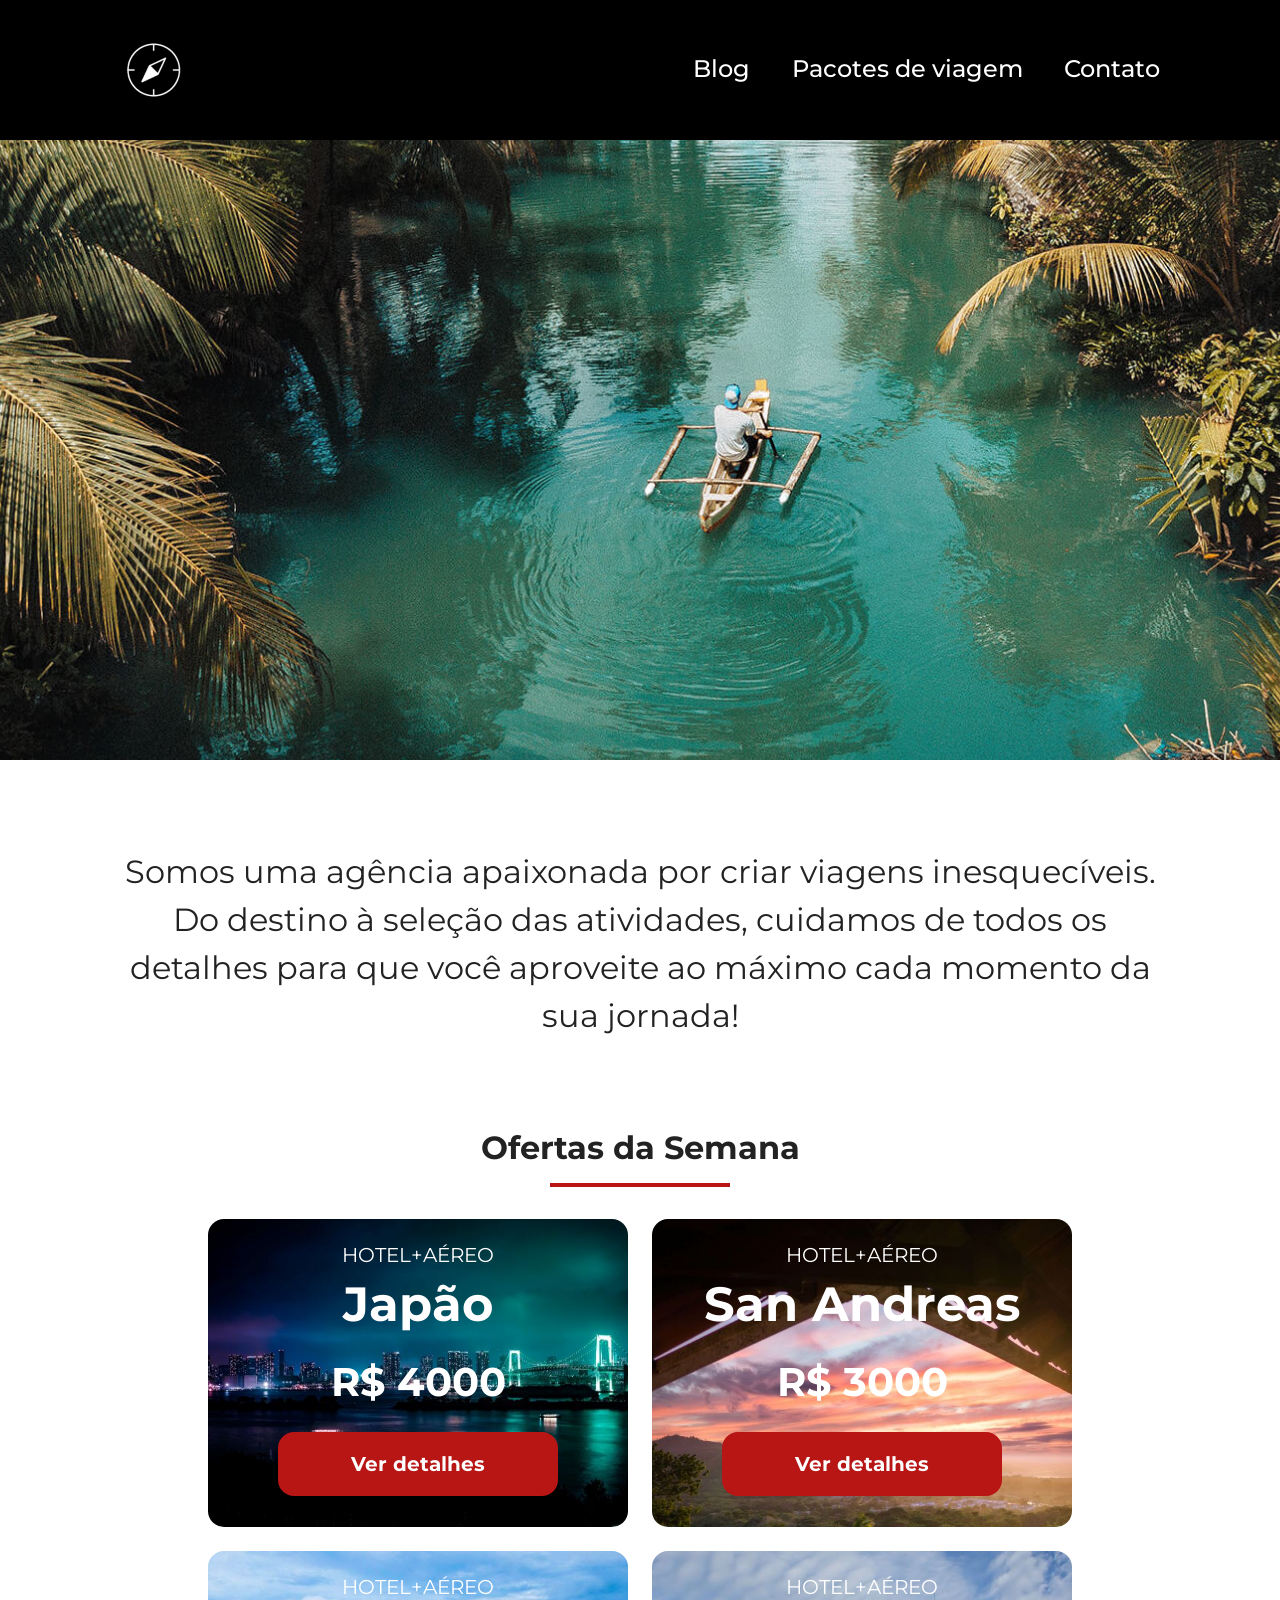
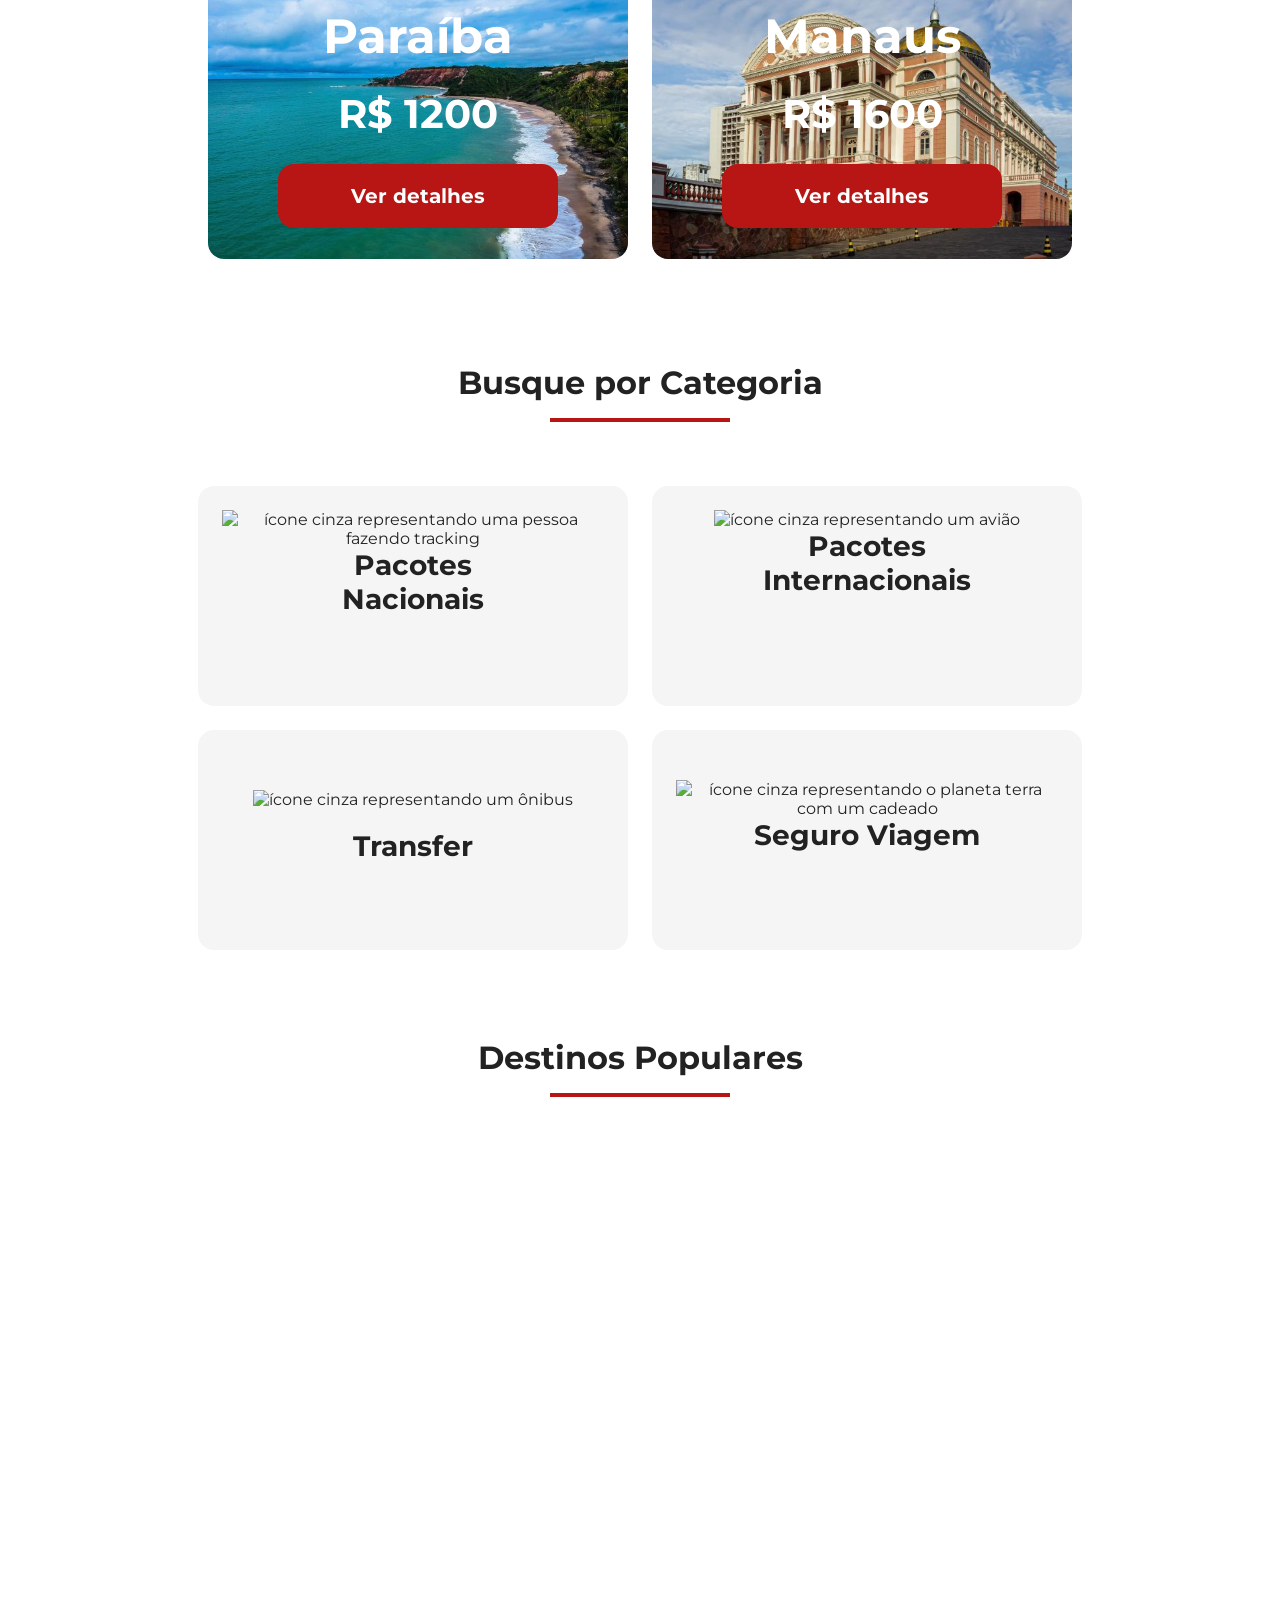
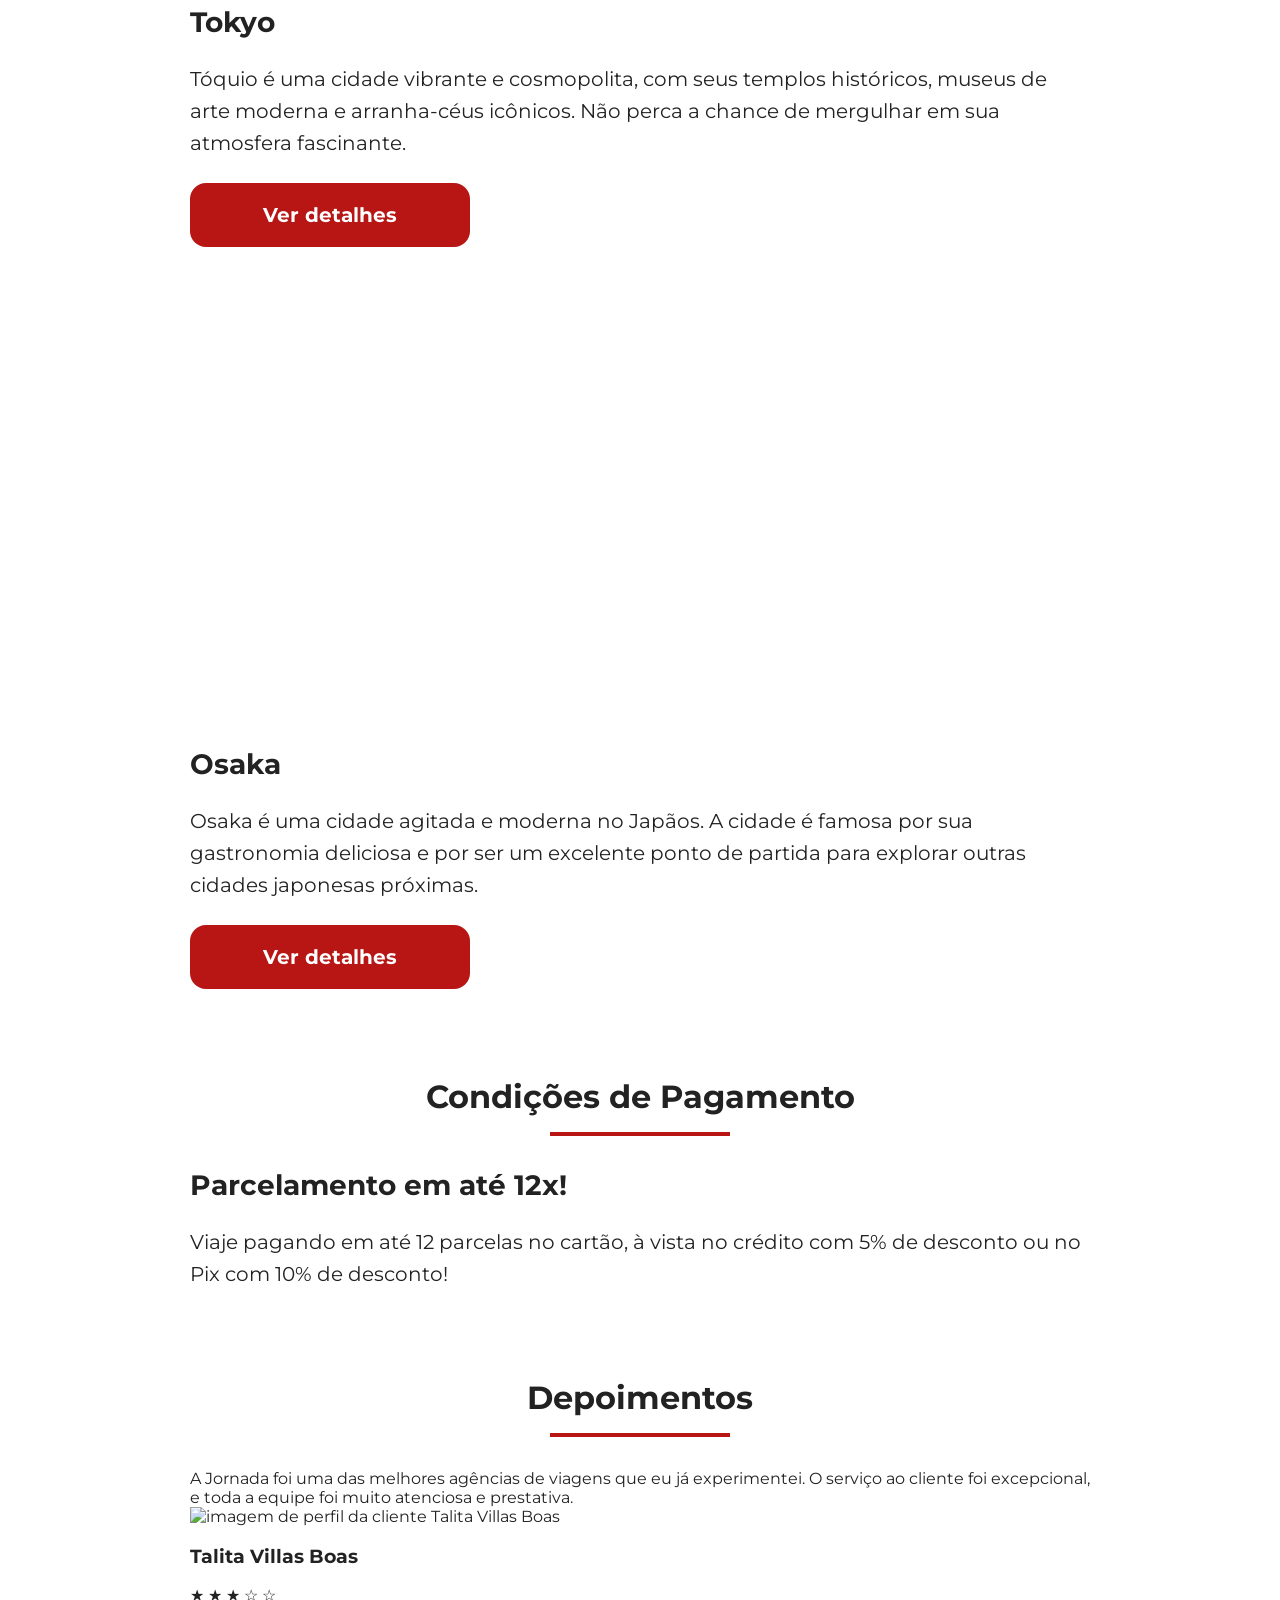
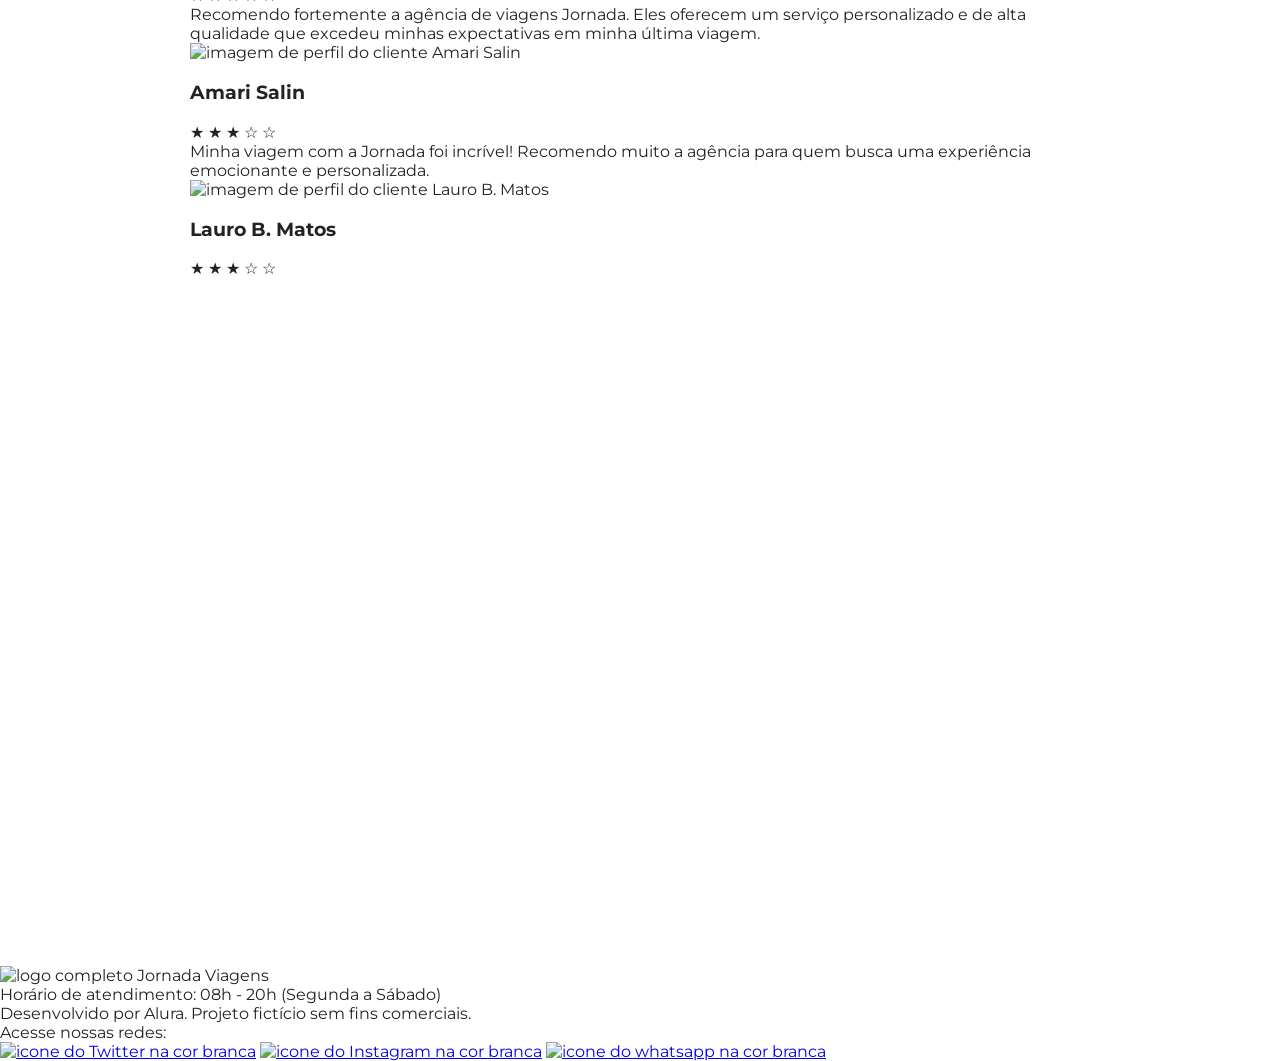
==== index.html @ 4168c56d "feat: customize travel website layout" ====
<!DOCTYPE html>
<html lang="pt-BR">
  <head>
    <meta charset="UTF-8" />
    <meta name="viewport" content="width=device-width, initial-scale=1.0" />
    <meta
      name="description"
      content="Jornada Viagens,uma agência apaixonada por criar viagens inesquecíveis"
    />

    <link rel="icon" href="favico.png" type="xml/svg" />
    <link rel="stylesheet" href="./css/style.css" />

    <title>Jornada Viagens</title>
  </head>
  <body>
    <header class="main-header">
      <a class="logo" href="index.html" title="voltar para a página inicial">
        <img
          class="img-mobile"
          src="img/bussola-jornada-branco.png"
          alt="Bussola do logo Jornada Viagens na cor branca"
        />
        <img
          class="img-desktop"
          src="img/bussola-texto-jornada-branco.png"
          alt="Logo Jornada Viagens na cor branca"
        />
      </a>
      <div class="navigation-menu">
        <label for="menu">
          <img src="img/menu.png" alt="menu" />
        </label>
        <input type="checkbox" id="menu" hidden />
        <nav>
          <ul class="list-links">
            <li>
              <a href="blog.html" target="_blank" title="Acessar Blog">Blog</a>
            </li>
            <li>
              <a
                href="pacotes-de-viagens.html"
                target="_blank"
                title="Acessar Pacotes de viagem"
                >Pacotes de viagem</a
              >
            </li>
            <li>
              <a href="contato.html" target="_blank" title="Acessar Contato"
                >Contato</a
              >
            </li>
          </ul>
        </nav>
      </div>
    </header>
    <section class="hero">
      <div class="hero-img"></div>
      <h2>
        Somos uma agência apaixonada por criar viagens inesquecíveis. Do destino
        à seleção das atividades, cuidamos de todos os detalhes para que você
        aproveite ao máximo cada momento da sua jornada!
      </h2>
    </section>
    <section class="offers">
      <div class="section-title">
        <h2>Ofertas da Semana</h2>
        <hr />
      </div>
      <div class="offers-cards">
        <article class="card japao">
          <header>
            <p>HOTEL+AÉREO</p>
            <h3>
              Japão <br />
              <span>R$ 4000</span>
            </h3>
          </header>
          <footer>
            <a href="#" class="button">Ver detalhes</a>
          </footer>
        </article>
        <article class="card san-andreas">
          <header>
            <p>HOTEL+AÉREO</p>
            <h3>
              San Andreas <br />
              <span>R$ 3000</span>
            </h3>
          </header>
          <footer>
            <a href="#" class="button">Ver detalhes</a>
          </footer>
        </article>
        <article class="card paraiba">
          <header>
            <p>HOTEL+AÉREO</p>
            <h3>
              Paraíba <br />
              <span>R$ 1200</span>
            </h3>
          </header>
          <footer>
            <a href="#" class="button">Ver detalhes</a>
          </footer>
        </article>
        <article class="card manaus">
          <header>
            <p>HOTEL+AÉREO</p>
            <h3>
              Manaus <br />
              <span>R$ 1600</span>
            </h3>
          </header>
          <footer>
            <a href="#" class="button">Ver detalhes</a>
          </footer>
        </article>
      </div>
    </section>
    <section class="categories">
      <div class="section-title">
        <h2>Busque por Categoria</h2>
        <hr />
      </div>
      <div class="categories-cards">
        <a
          class="card"
          href="#"
          target="_blank"
          title="Busque pela categoria Pacotes Nacionais"
        >
          <img
            src="img/icone-caminhada.png"
            alt="ícone cinza representando uma pessoa fazendo tracking"
          />
          <h3 class="content-title">
            Pacotes<br />
            Nacionais
          </h3>
        </a>

        <a
          class="card"
          href="#"
          target="_blank"
          title="Busque pela categoria Pacotes Internacionais"
        >
          <img
            src="img/icone-aviao.png"
            alt="ícone cinza representando um avião"
          />
          <h3 class="content-title">
            Pacotes <br />
            Internacionais
          </h3>
        </a>
        <a
          class="card single-line transfer"
          href="#"
          target="_blank"
          title="Busque pela categoria Transfer"
        >
          <img
            src="img/icone-onibus.png"
            alt="ícone cinza representando um ônibus"
          />
          <h3 class="content-title">Transfer</h3>
        </a>
        <a
          class="card single-line"
          href="#"
          target="_blank"
          title="Busque pela categoria Seguro Viagem"
        >
          <img
            src="img/icone-planeta.png"
            alt="ícone cinza representando o planeta terra com um cadeado"
          />
          <h3 class="content-title">Seguro Viagem</h3>
        </a>
      </div>
    </section>
    <section class="destinations">
      <div class="section-title">
        <h2>Destinos Populares</h2>
        <hr />
      </div>
      <div class="destination-items">
        <article class="destination-item tokyo">
          <header>
            <div class="img-item"></div>
            <h3 class="content-title">Tokyo</h3>
          </header>
          <p class="content-text">
            Tóquio é uma cidade vibrante e cosmopolita, com seus templos
            históricos, museus de arte moderna e arranha-céus icônicos. Não
            perca a chance de mergulhar em sua atmosfera fascinante.
          </p>
          <footer>
            <a
              href="#"
              class="button"
              target="_blank"
              title="Veja mais detalhes do destino Tokyo"
              >Ver detalhes</a
            >
          </footer>
        </article>
        <article class="destination-item osaka">
          <header>
            <div class="img-item"></div>
            <h3 class="content-title">Osaka</h3>
          </header>
          <p class="content-text">
            Osaka é uma cidade agitada e moderna no Japãos. A cidade é famosa
            por sua gastronomia deliciosa e por ser um excelente ponto de
            partida para explorar outras cidades japonesas próximas.
          </p>
          <footer>
            <a
              href="#"
              class="button"
              target="_blank"
              title="Veja mais detalhes do destino Osaka"
              >Ver detalhes</a
            >
          </footer>
        </article>
      </div>
    </section>
    <section class="payments">
      <div class="section-title">
        <h2>Condições de Pagamento</h2>
        <hr />
      </div>
      <div class="content-container">
        <div class="text-content">
          <h3 class="content-title">Parcelamento em até 12x!</h3>
          <p class="content-text">
            Viaje pagando em até 12 parcelas no cartão, à vista no crédito com
            5% de desconto ou no Pix com 10% de desconto!
          </p>
        </div>
        <div class="image-gallery">
          <div class="image first"></div>
          <div class="image second"></div>
          <div class="image thirdy colspan-2"></div>
        </div>
      </div>
    </section>
    <section class="testimonials">
      <div class="section-title">
        <h2>Depoimentos</h2>
        <hr />
      </div>
      <div class="testimonial-container">
        <article>
          <header>
            <p>
              A Jornada foi uma das melhores agências de viagens que eu já
              experimentei. O serviço ao cliente foi excepcional, e toda a
              equipe foi muito atenciosa e prestativa.
            </p>
          </header>
          <footer>
            <img
              src="img/avatar-talita.png"
              alt="imagem de perfil da cliente Talita Villas Boas"
            />
            <div class="profile-content">
              <h3>Talita Villas Boas</h3>
              <div class="rating">
                <span class="star">★</span>
                <span class="star">★</span>
                <span class="star">★</span>
                <span class="star">☆</span>
                <span class="star">☆</span>
              </div>
            </div>
          </footer>
        </article>
        <article>
          <header>
            <p>
              Recomendo fortemente a agência de viagens Jornada. Eles oferecem
              um serviço personalizado e de alta qualidade que excedeu minhas
              expectativas em minha última viagem.
            </p>
          </header>
          <footer>
            <img
              src="img/avatar-amari.png"
              alt="imagem de perfil do cliente Amari Salin"
            />
            <div class="profile-content">
              <h3>Amari Salin</h3>
              <div class="rating">
                <span class="star">★</span>
                <span class="star">★</span>
                <span class="star">★</span>
                <span class="star">☆</span>
                <span class="star">☆</span>
              </div>
            </div>
          </footer>
        </article>
        <article>
          <header>
            <p>
              Minha viagem com a Jornada foi incrível! Recomendo muito a agência
              para quem busca uma experiência emocionante e personalizada.
            </p>
          </header>
          <footer>
            <img
              src="img/avatar-lauro.png"
              alt="imagem de perfil do cliente Lauro B. Matos"
            />
            <div class="profile-content">
              <h3>Lauro B. Matos</h3>
              <div class="rating">
                <span class="star">★</span>
                <span class="star">★</span>
                <span class="star">★</span>
                <span class="star">☆</span>
                <span class="star">☆</span>
              </div>
            </div>
          </footer>
        </article>
      </div>
    </section>
    <section class="bottom-hero">
      <div class="hero-img"></div>
    </section>
    <footer class="main-footer">
      <div class="footer-content">
        <img src="img/logo-footer.png" alt="logo completo Jornada Viagens" />
        <p>Horário de atendimento: 08h - 20h (Segunda a Sábado)</p>
        <p>Desenvolvido por Alura. Projeto fictício sem fins comerciais.</p>
      </div>
      <div class="footer-social">
        <p>Acesse nossas redes:</p>

        <a href="#" target="_blank" title="Acesse o Twitter do Jornada Viagens"
          ><img
            src="img/icone-twitter.svg"
            alt="icone do Twitter na cor branca"
        /></a>

        <a
          href="#"
          target="_blank"
          title="Acesse o Instagram do Jornada Viagens"
          ><img
            src="img/icone-instagram.svg"
            alt="icone do Instagram na cor branca"
        /></a>

        <a href="#" target="_blank" title="Entre em contato através do whatsapp"
          ><img
            src="img/icone-whatsapp.svg"
            alt="icone do whatsapp na cor branca"
        /></a>
      </div>
    </footer>
  </body>
</html>
---- css/style.css ----
@import url("./global.css");
@import url("./header.css");
@import url("./hero.css");
@import url("./offers.css");
@import url("./categories.css");
@import url("./destinations.css");

@font-face {
    font-family: "Montserrat";
    src: url(../fonts/Montserrat-VariableFont_wght.ttf);
    font-style: normal;
    font-display: swap;
}

:root{
    --brackgroud-primary-color: #ffffff;
    --brackgroud-secondary-color: #f5f5f5;
    --brackgroud-tertiary-color: #0000;

    --butoon-primary-color: #8F0101;
    --butoon-secondary-color: #BB1515;

    --text-primary-color: #222222;
    --text-secondary-color: #FFFFFF;

    --title-weight: 700;
    --text-weight: 400;
    --menutext-weight: 500;
}

/* CSS RESET */ 
body, img, h1, p, fieldset, legend, label, input, select, textarea, button {
    margin: 0;
    padding: 0;
    box-sizing: border-box;
}
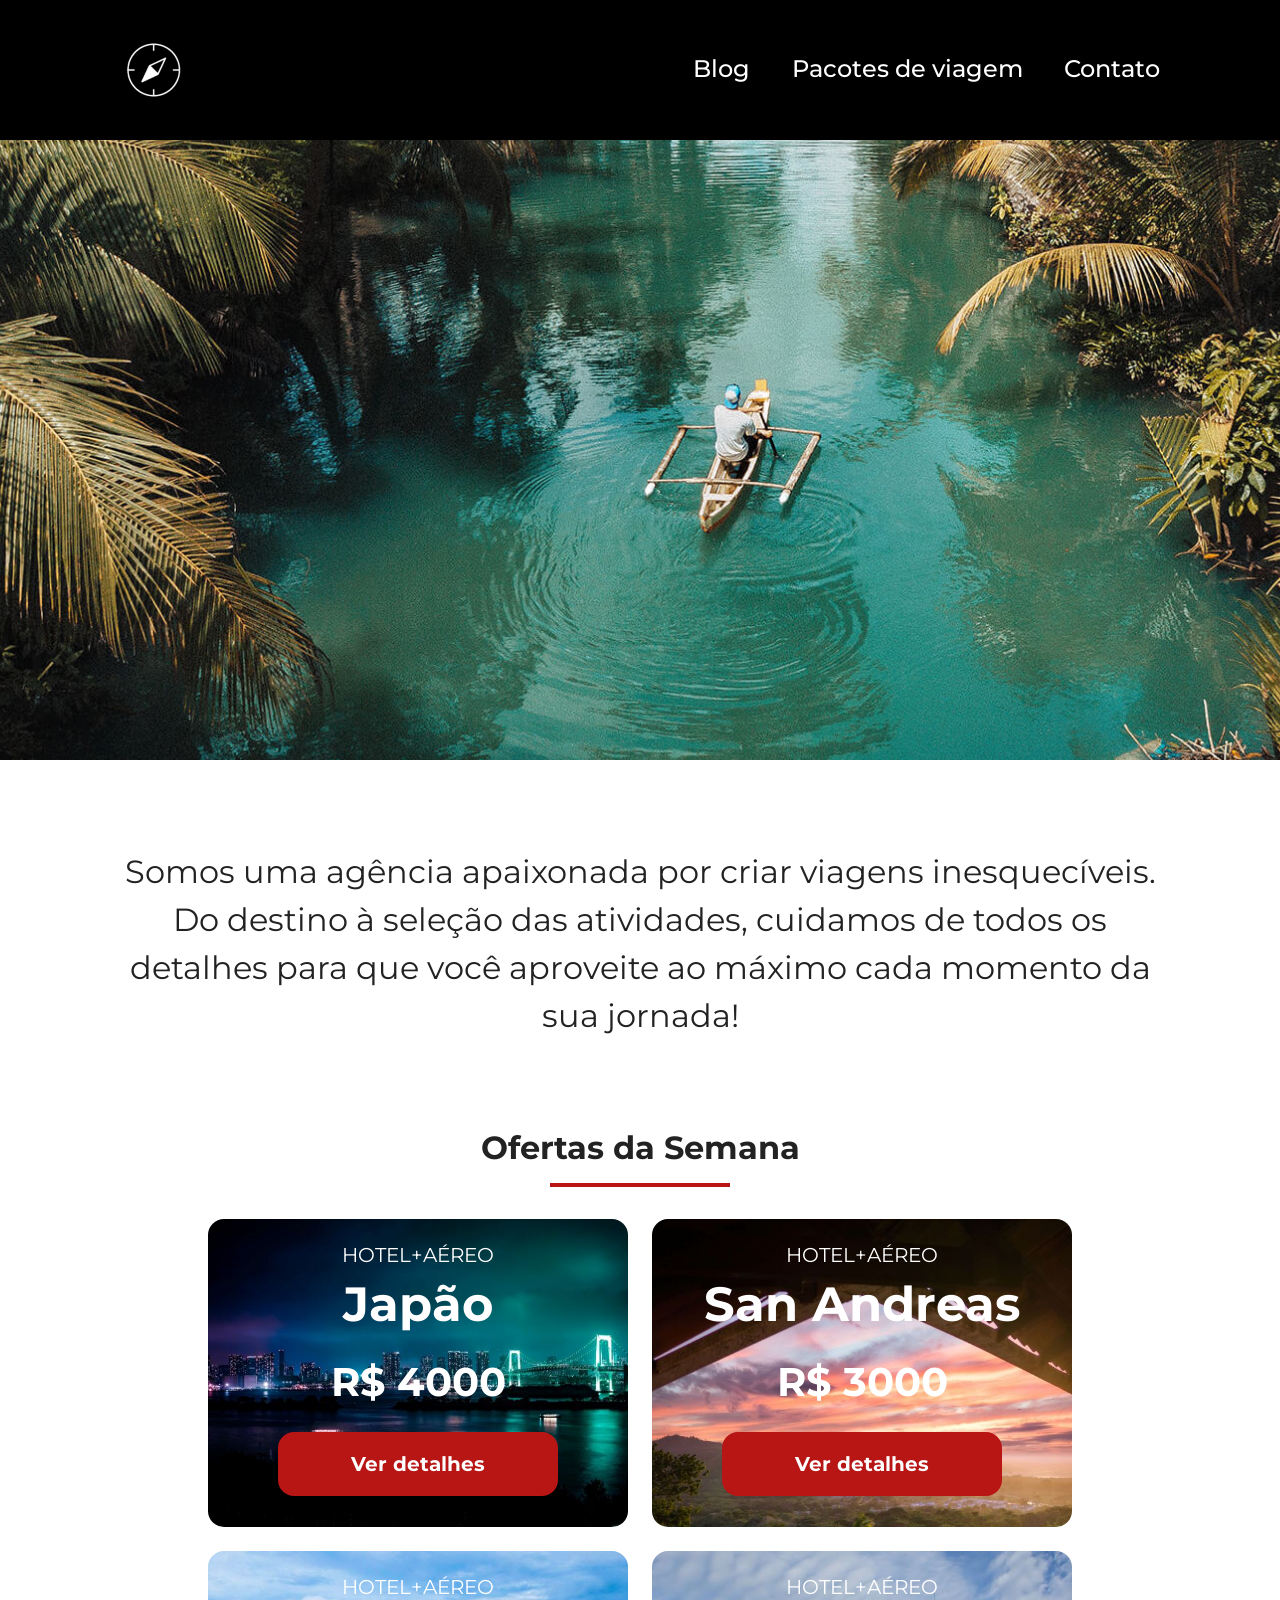
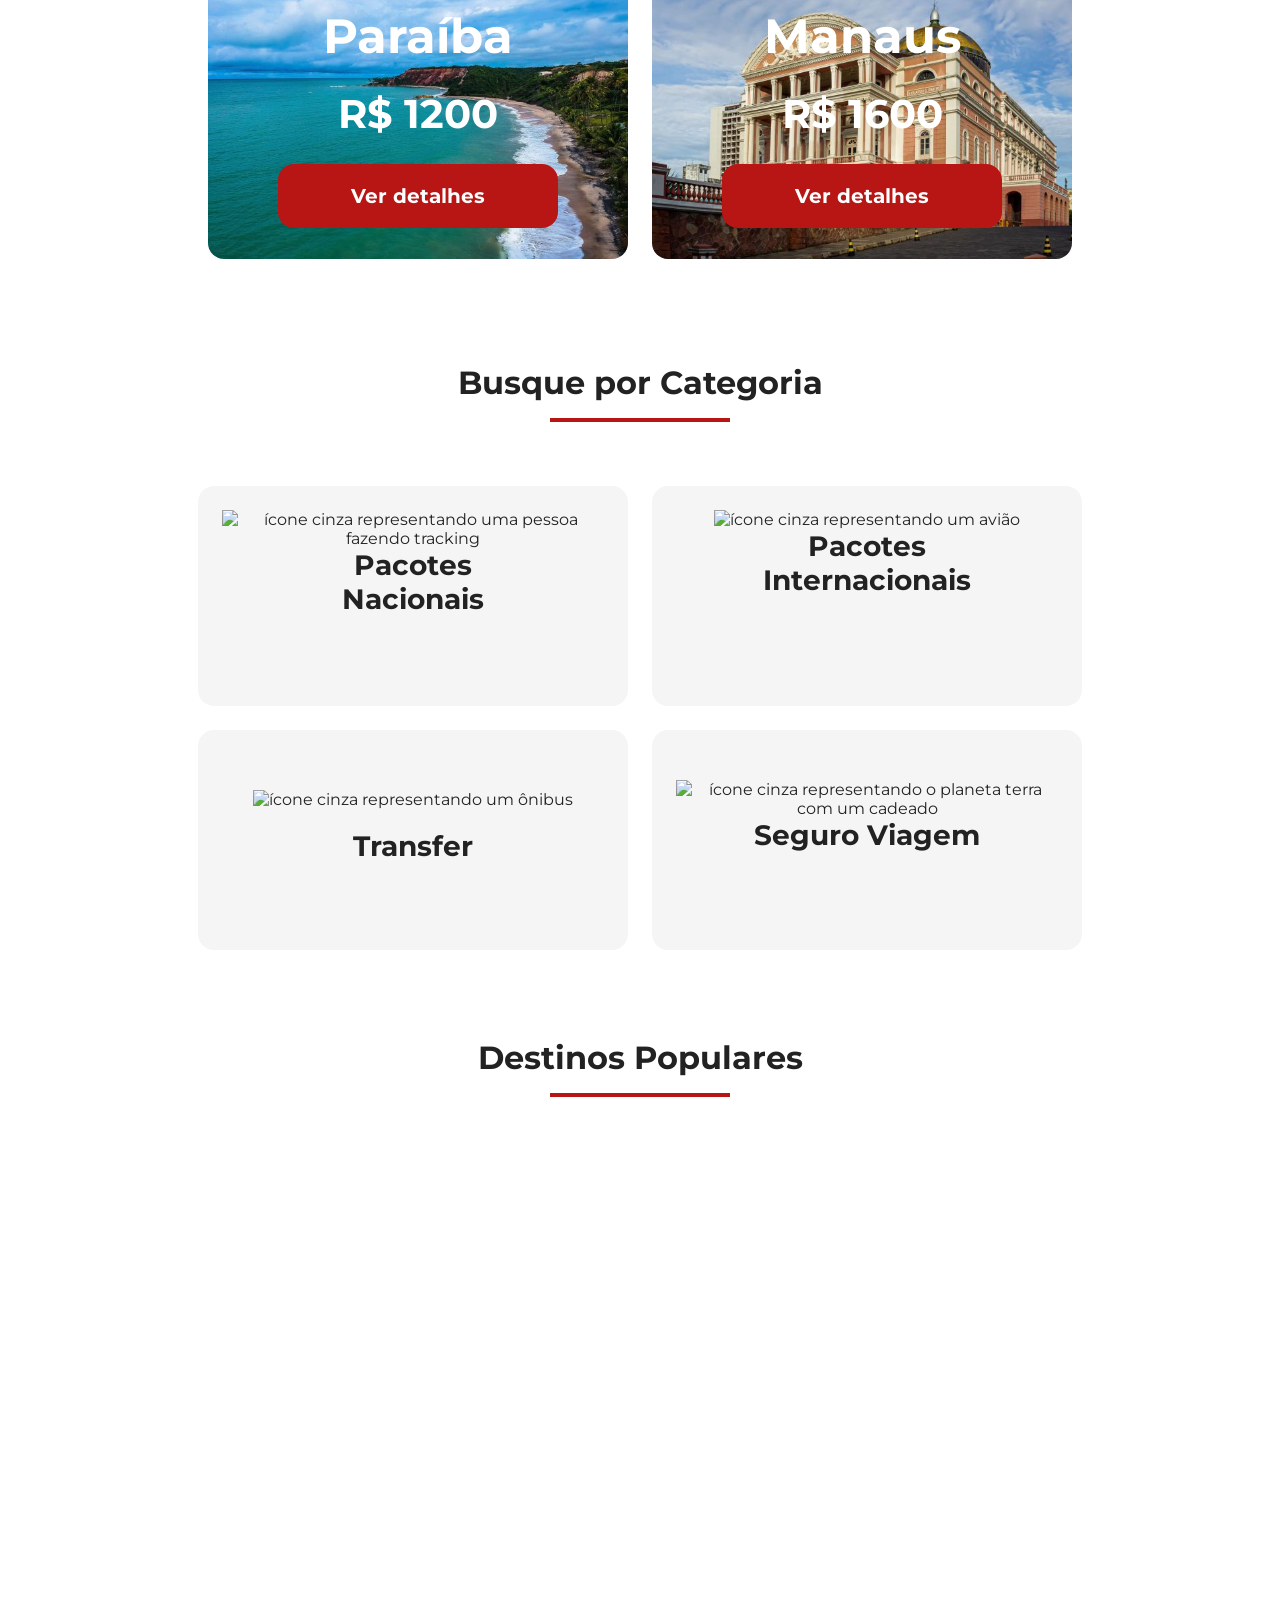
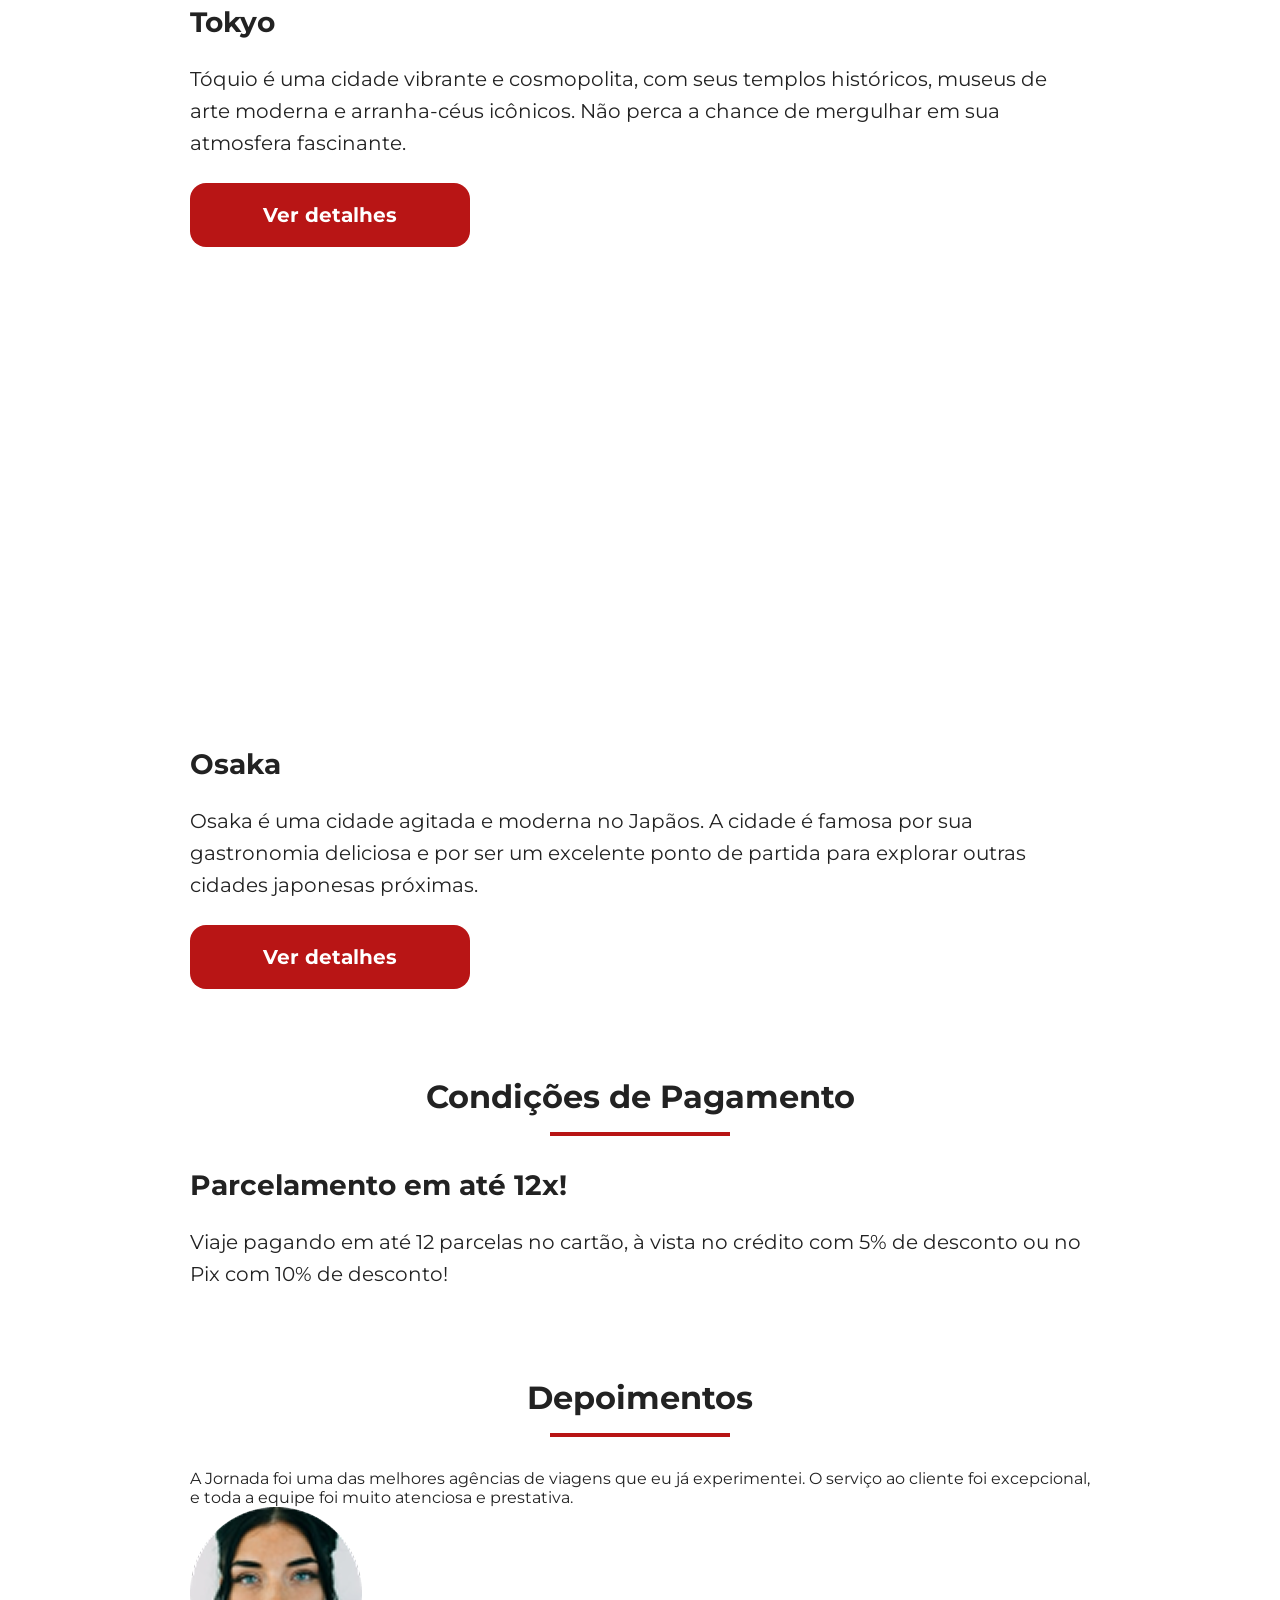
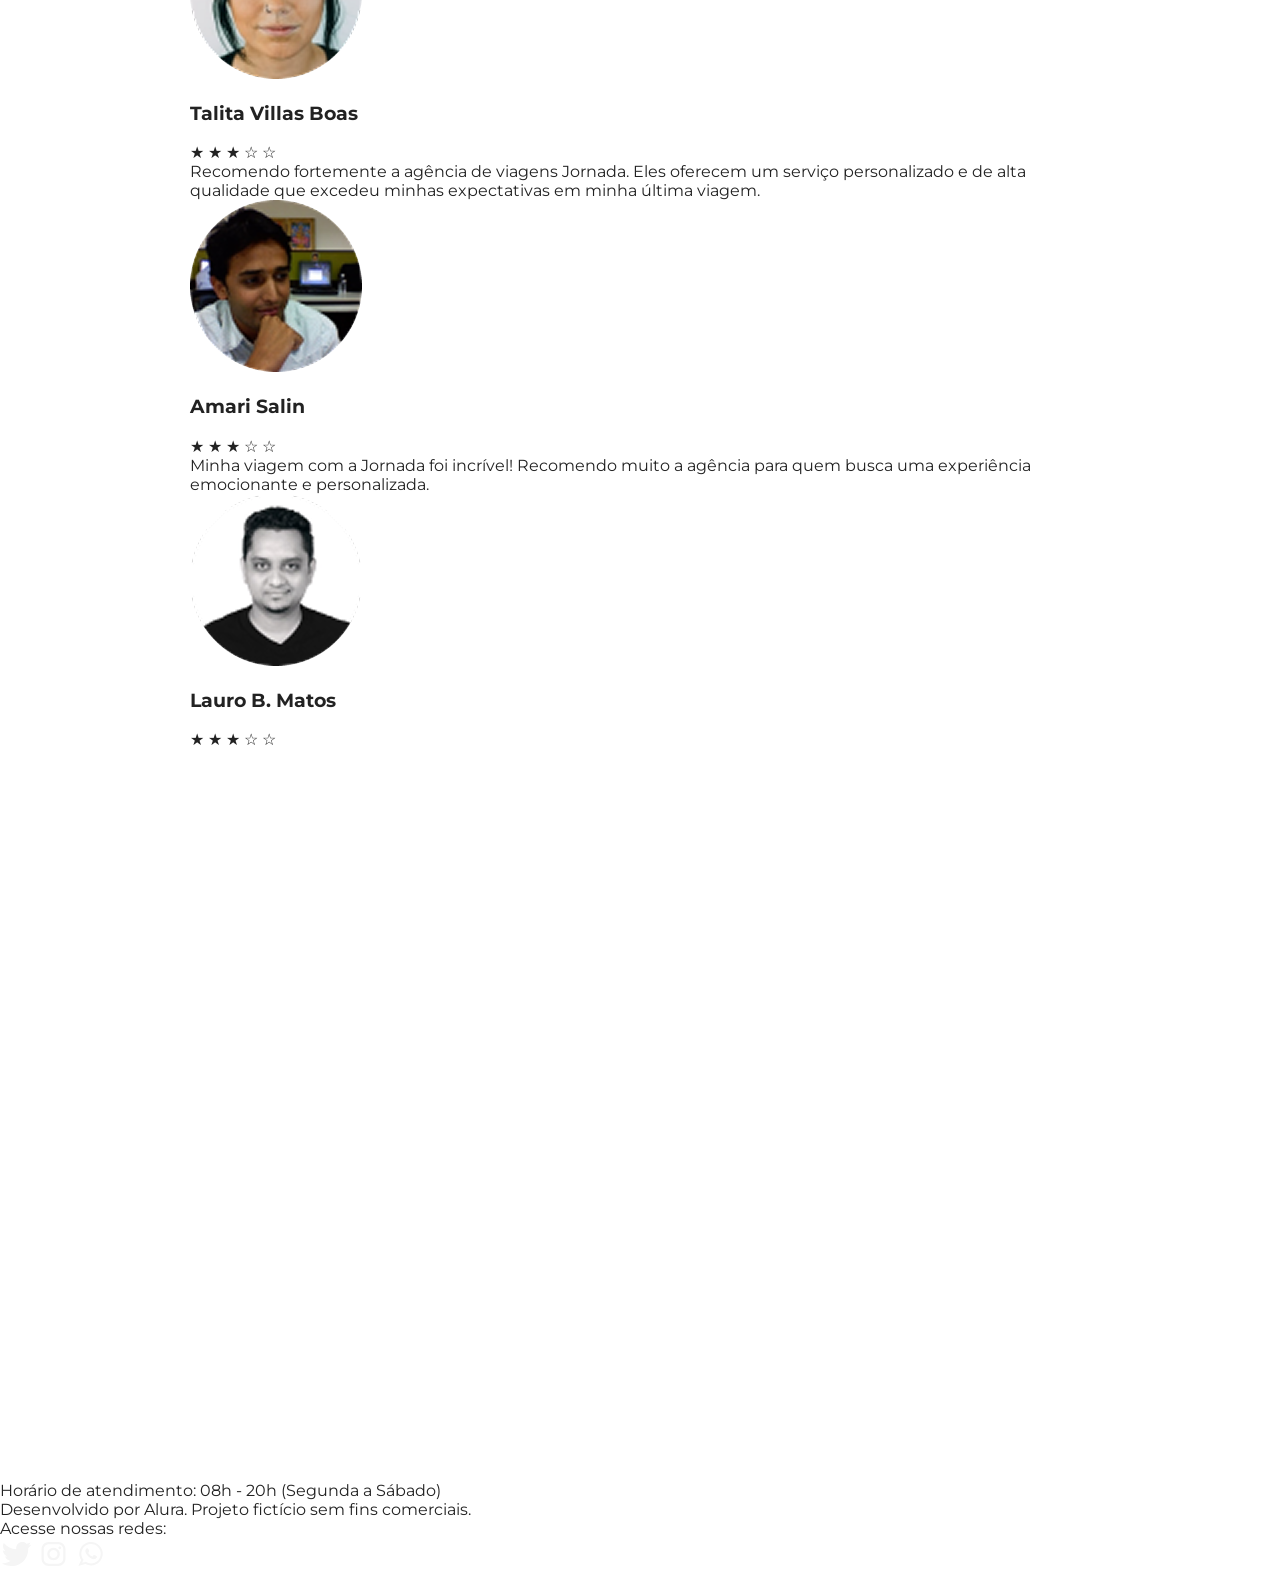
==== commit 3cd3da78: "feat: update homepage structure and sections" ====
--- a/index.html
+++ b/index.html
@@ -3,10 +3,7 @@
   <head>
     <meta charset="UTF-8" />
     <meta name="viewport" content="width=device-width, initial-scale=1.0" />
-    <meta
-      name="description"
-      content="Jornada Viagens,uma agência apaixonada por criar viagens inesquecíveis"
-    />
+
 
     <link rel="icon" href="favico.png" type="xml/svg" />
     <link rel="stylesheet" href="./css/style.css" />
@@ -187,7 +184,7 @@
         <hr />
       </div>
       <div class="destination-items">
-        <article class="destination-item tokyo">
+        <article class="item tokyo">
           <header>
             <div class="img-item"></div>
             <h3 class="content-title">Tokyo</h3>
@@ -207,7 +204,7 @@
             >
           </footer>
         </article>
-        <article class="destination-item osaka">
+        <article class="item osaka">
           <header>
             <div class="img-item"></div>
             <h3 class="content-title">Osaka</h3>
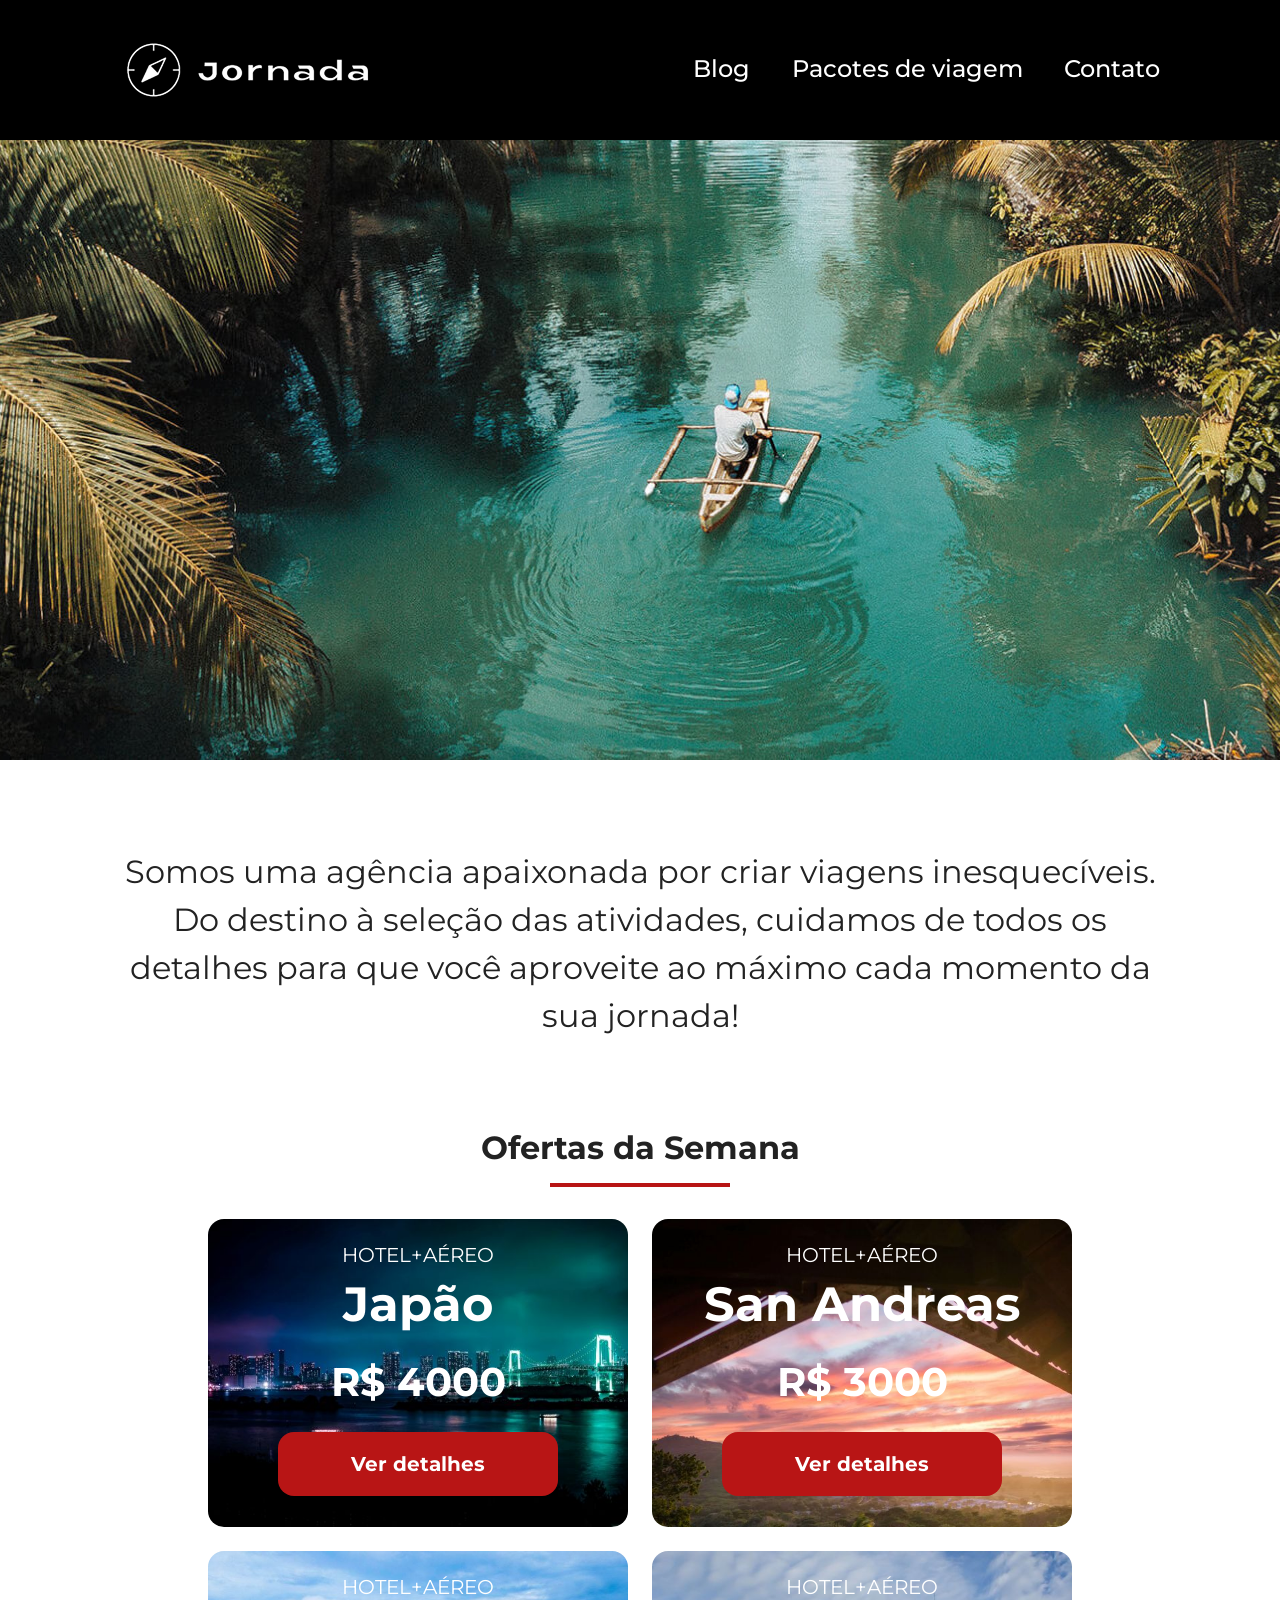
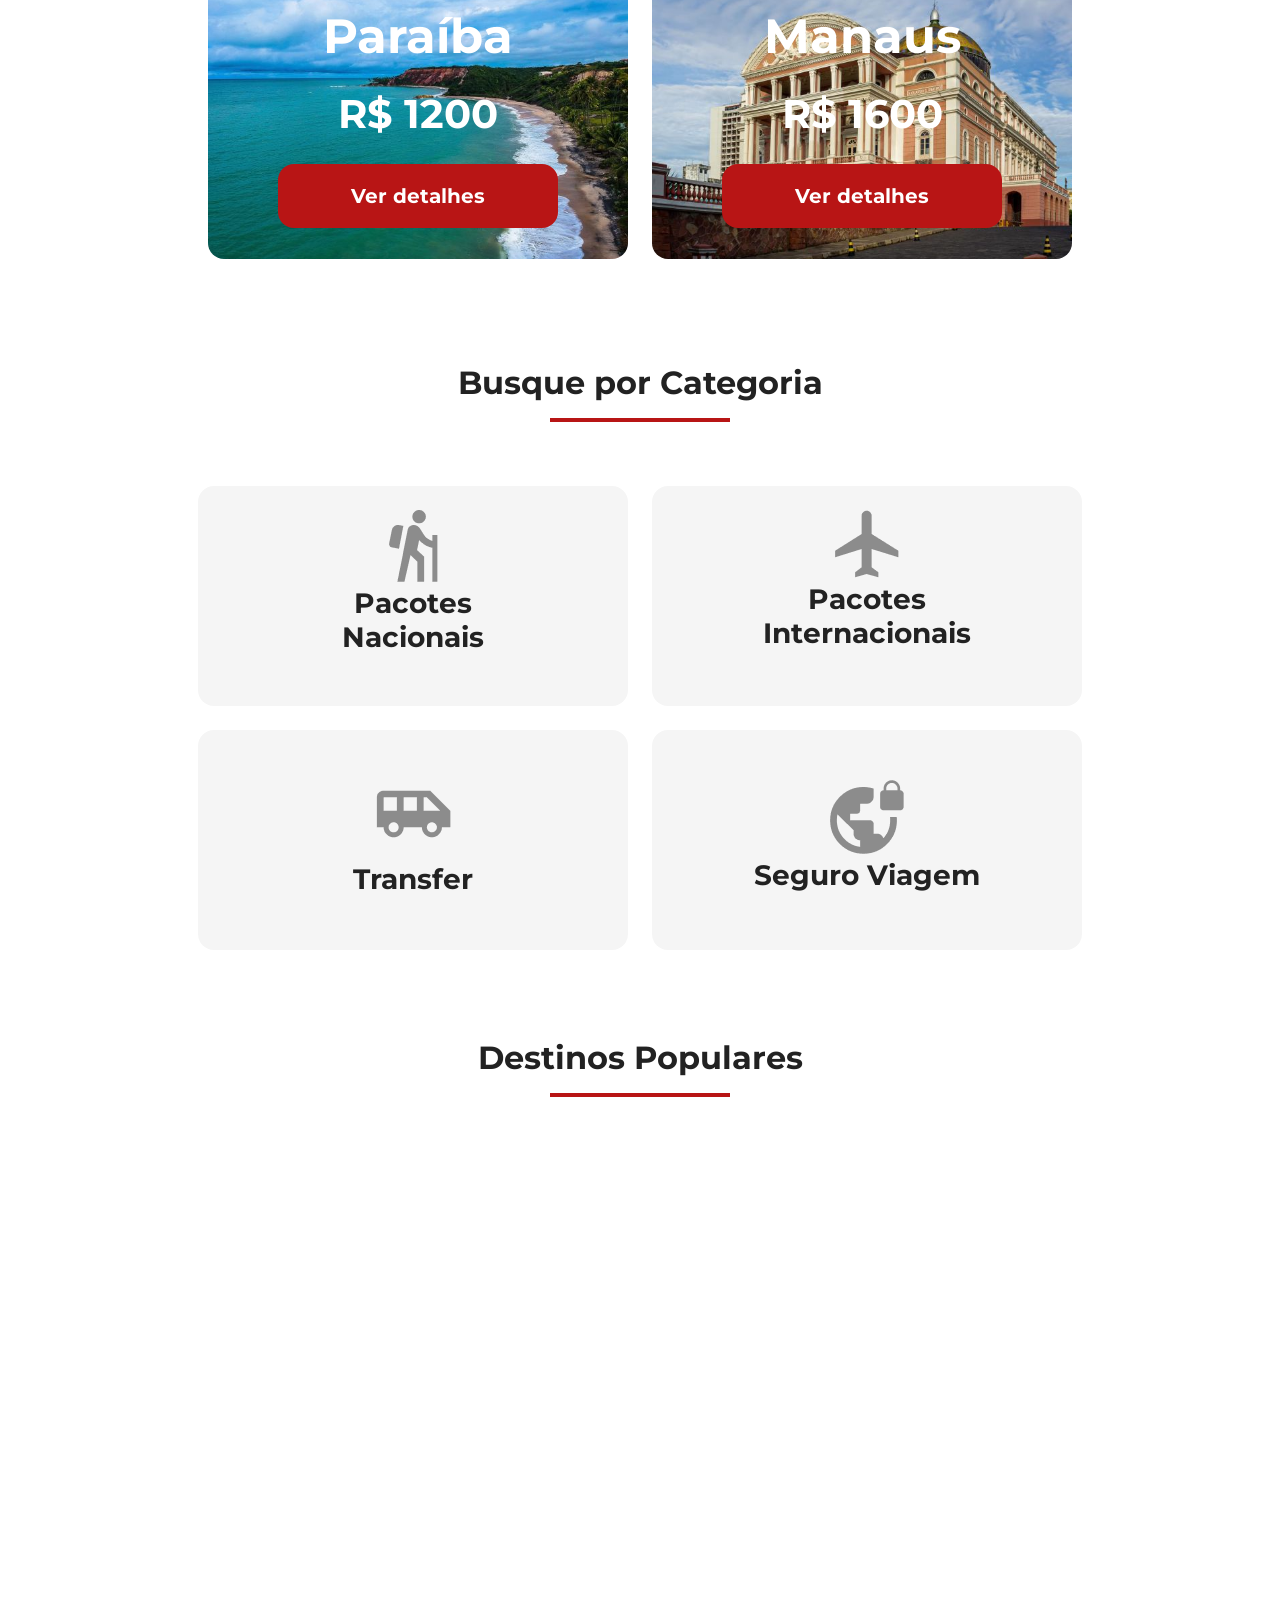
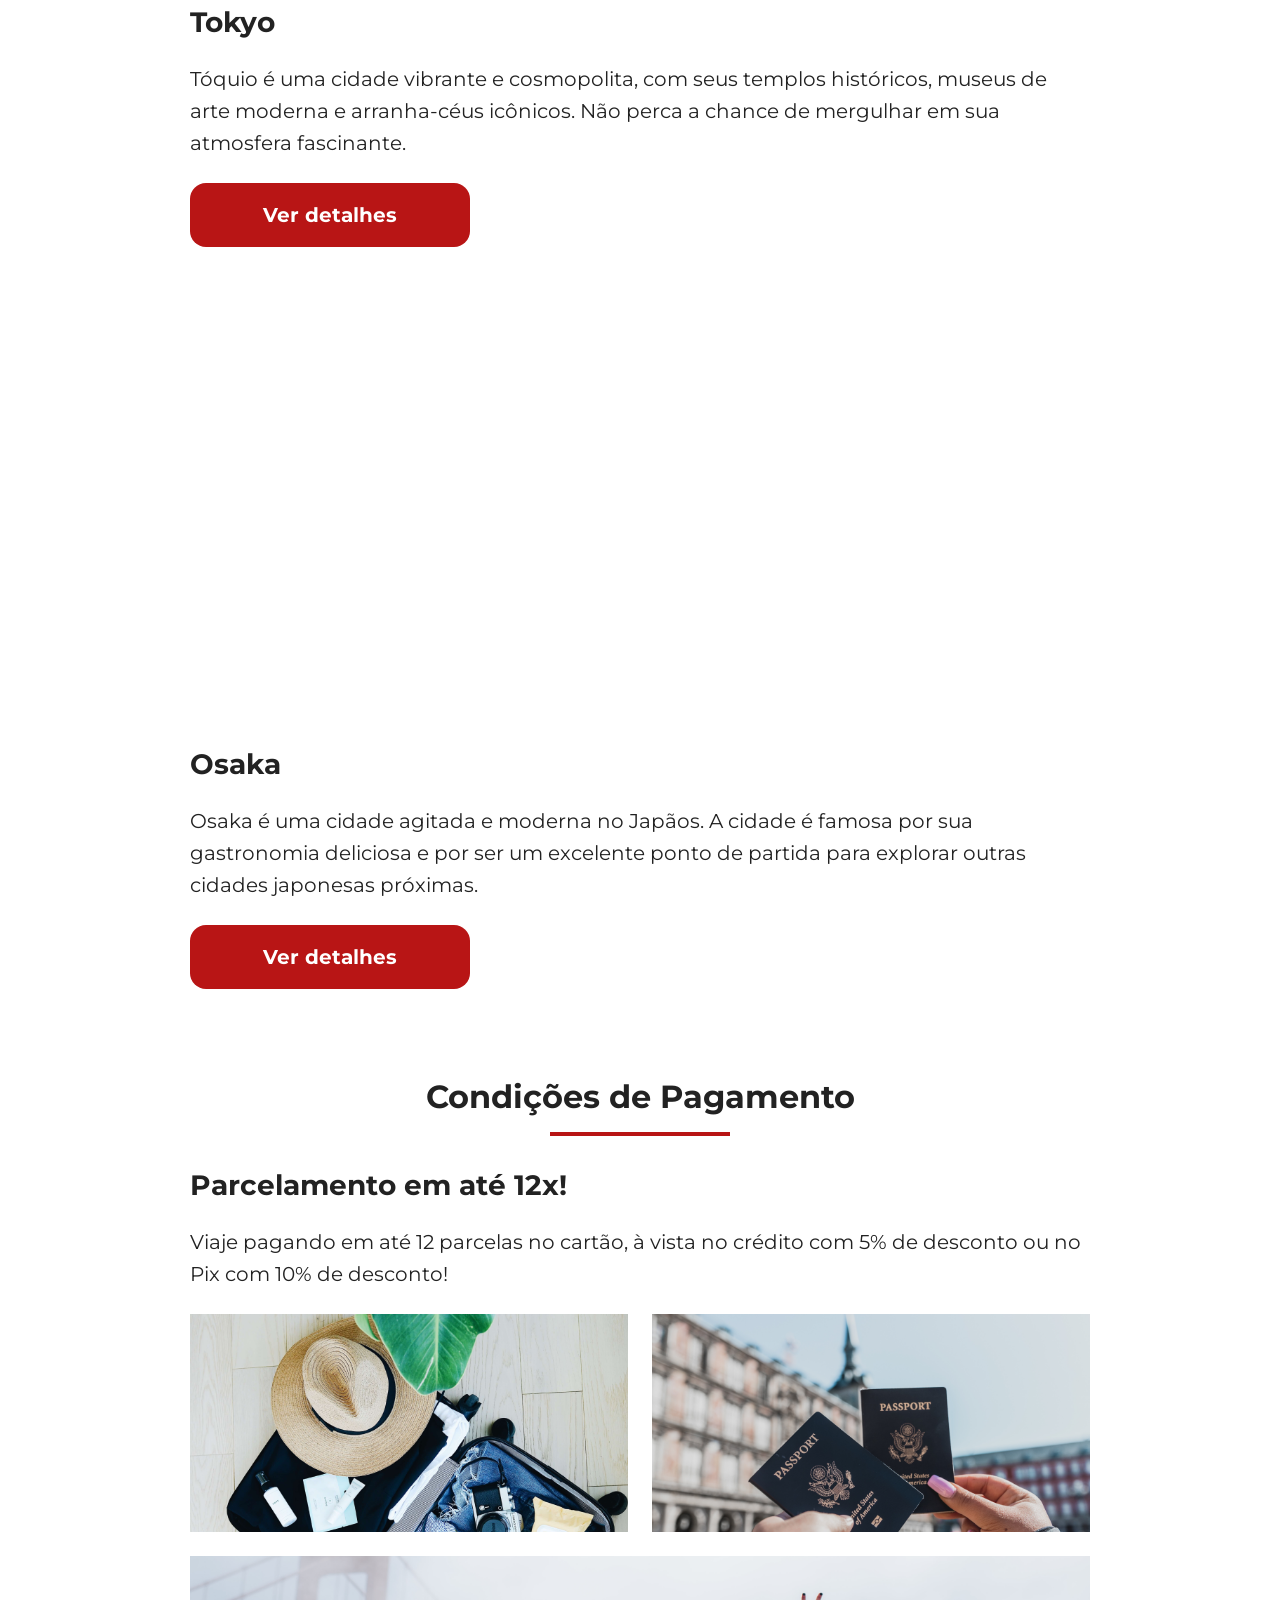
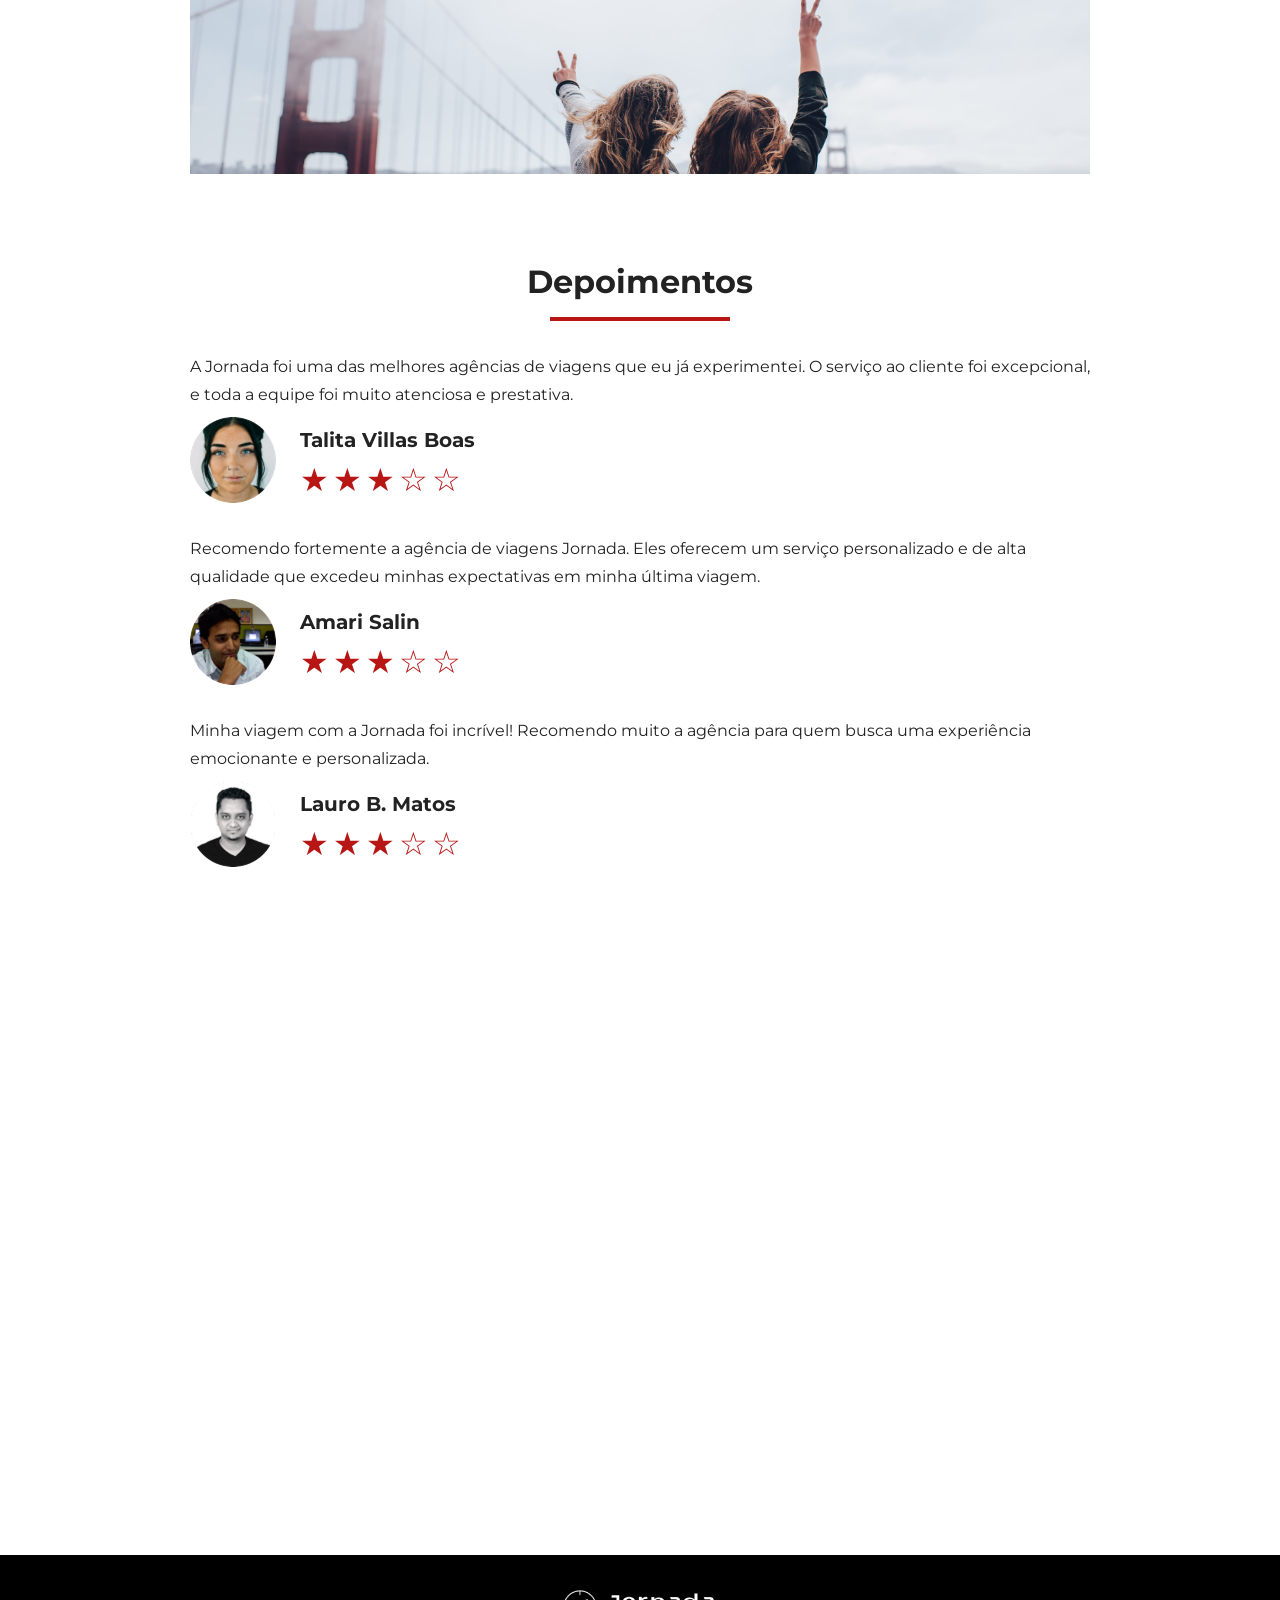
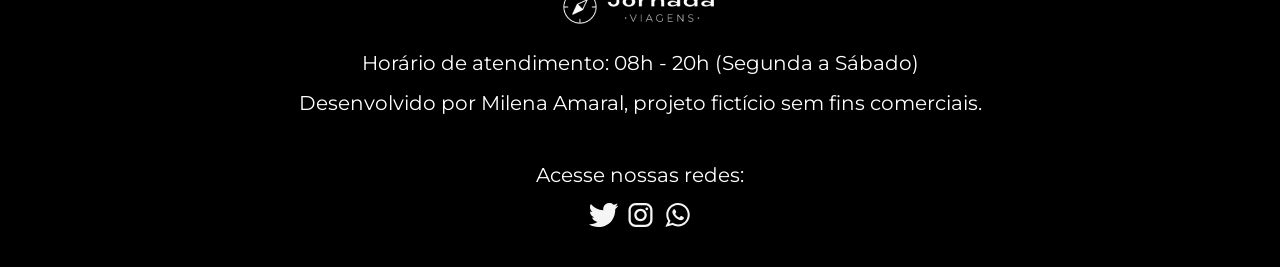
==== commit 986b40c6: "Importa todos css" ====
--- a/index.html
+++ b/index.html
@@ -335,7 +335,7 @@
       <div class="footer-content">
         <img src="img/logo-footer.png" alt="logo completo Jornada Viagens" />
         <p>Horário de atendimento: 08h - 20h (Segunda a Sábado)</p>
-        <p>Desenvolvido por Alura. Projeto fictício sem fins comerciais.</p>
+        <p>Desenvolvido por Milena Amaral, projeto fictício sem fins comerciais.</p>
       </div>
       <div class="footer-social">
         <p>Acesse nossas redes:</p>
--- a/css/style.css
+++ b/css/style.css
@@ -1,9 +1,12 @@
-@import url("./global.css");
-@import url("./header.css");
-@import url("./hero.css");
-@import url("./offers.css");
-@import url("./categories.css");
-@import url("./destinations.css");
+@import url(global.css);
+@import url(header.css);
+@import url(hero.css);
+@import url(offers.css);
+@import url(categories.css);
+@import url(destinations.css);
+@import url(payments.css);
+@import url(testimonials.css);
+@import url(footer.css);
 
 @font-face {
     font-family: "Montserrat";
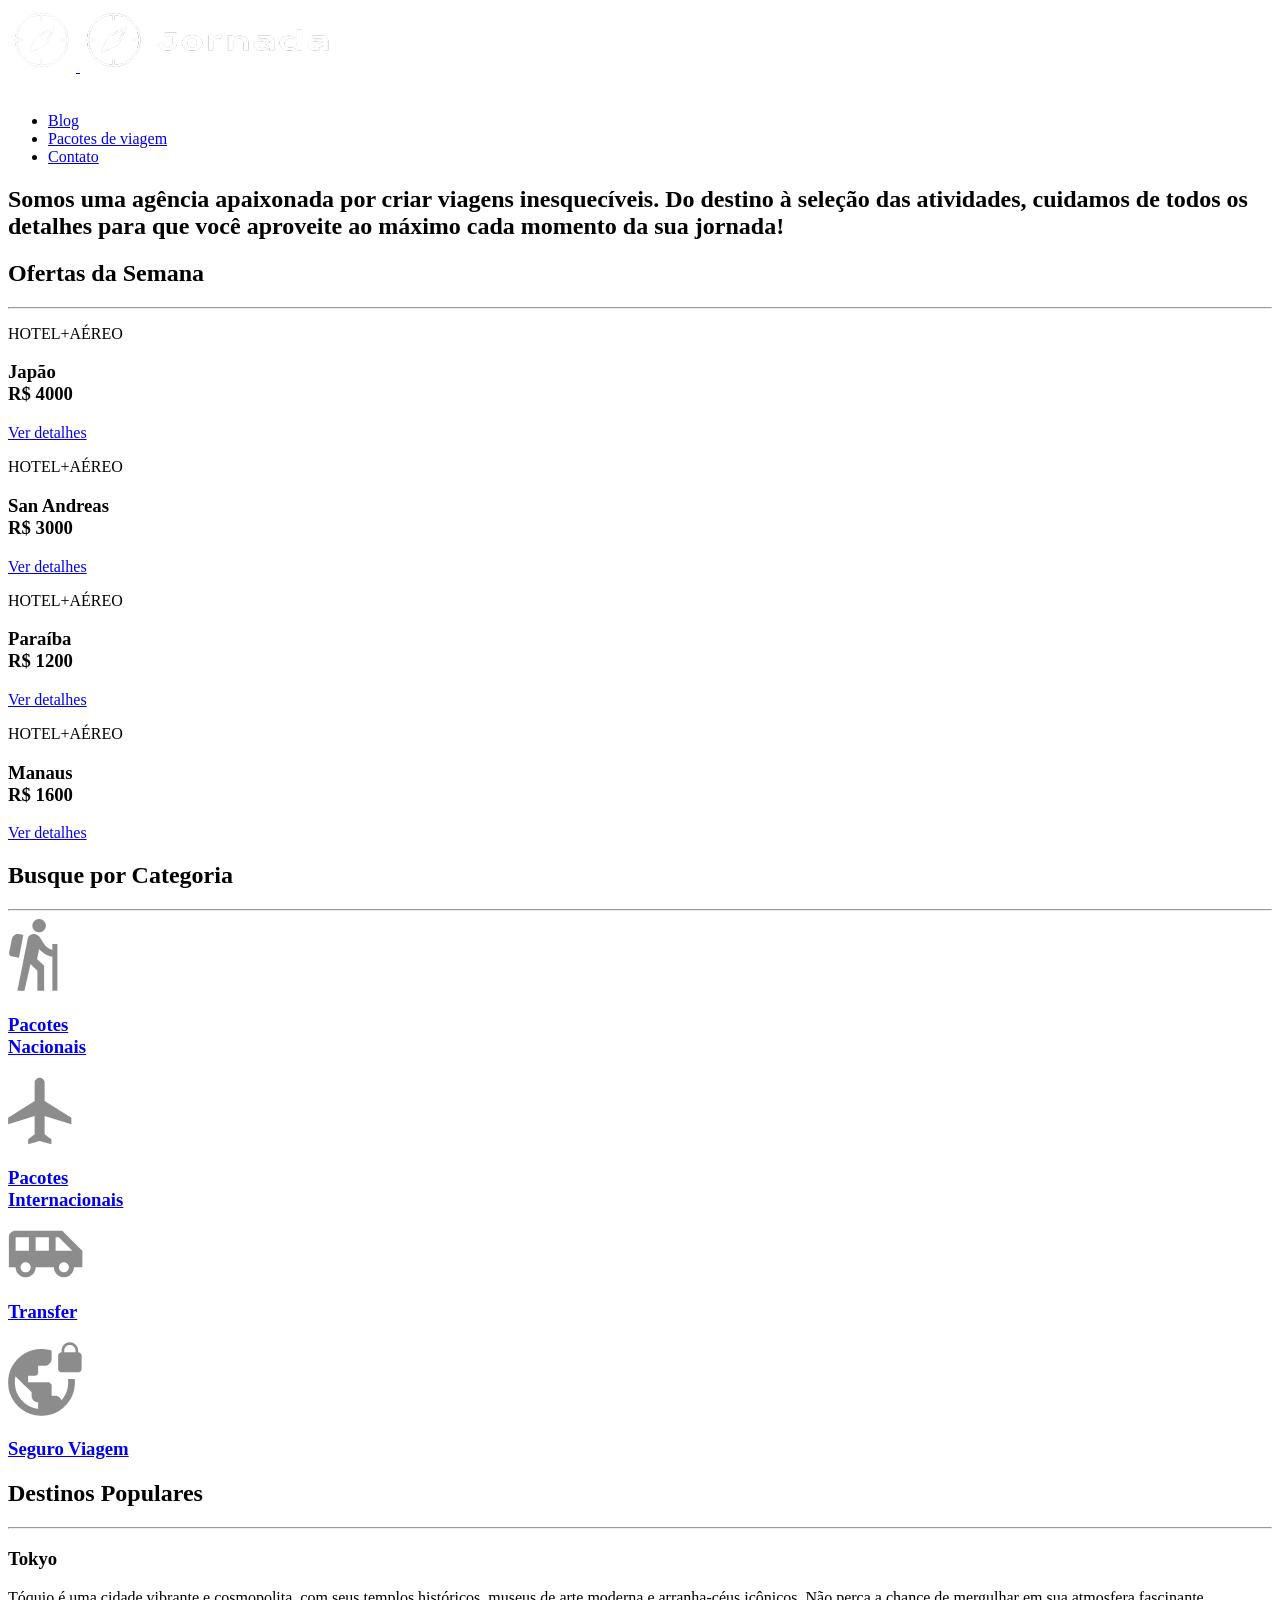
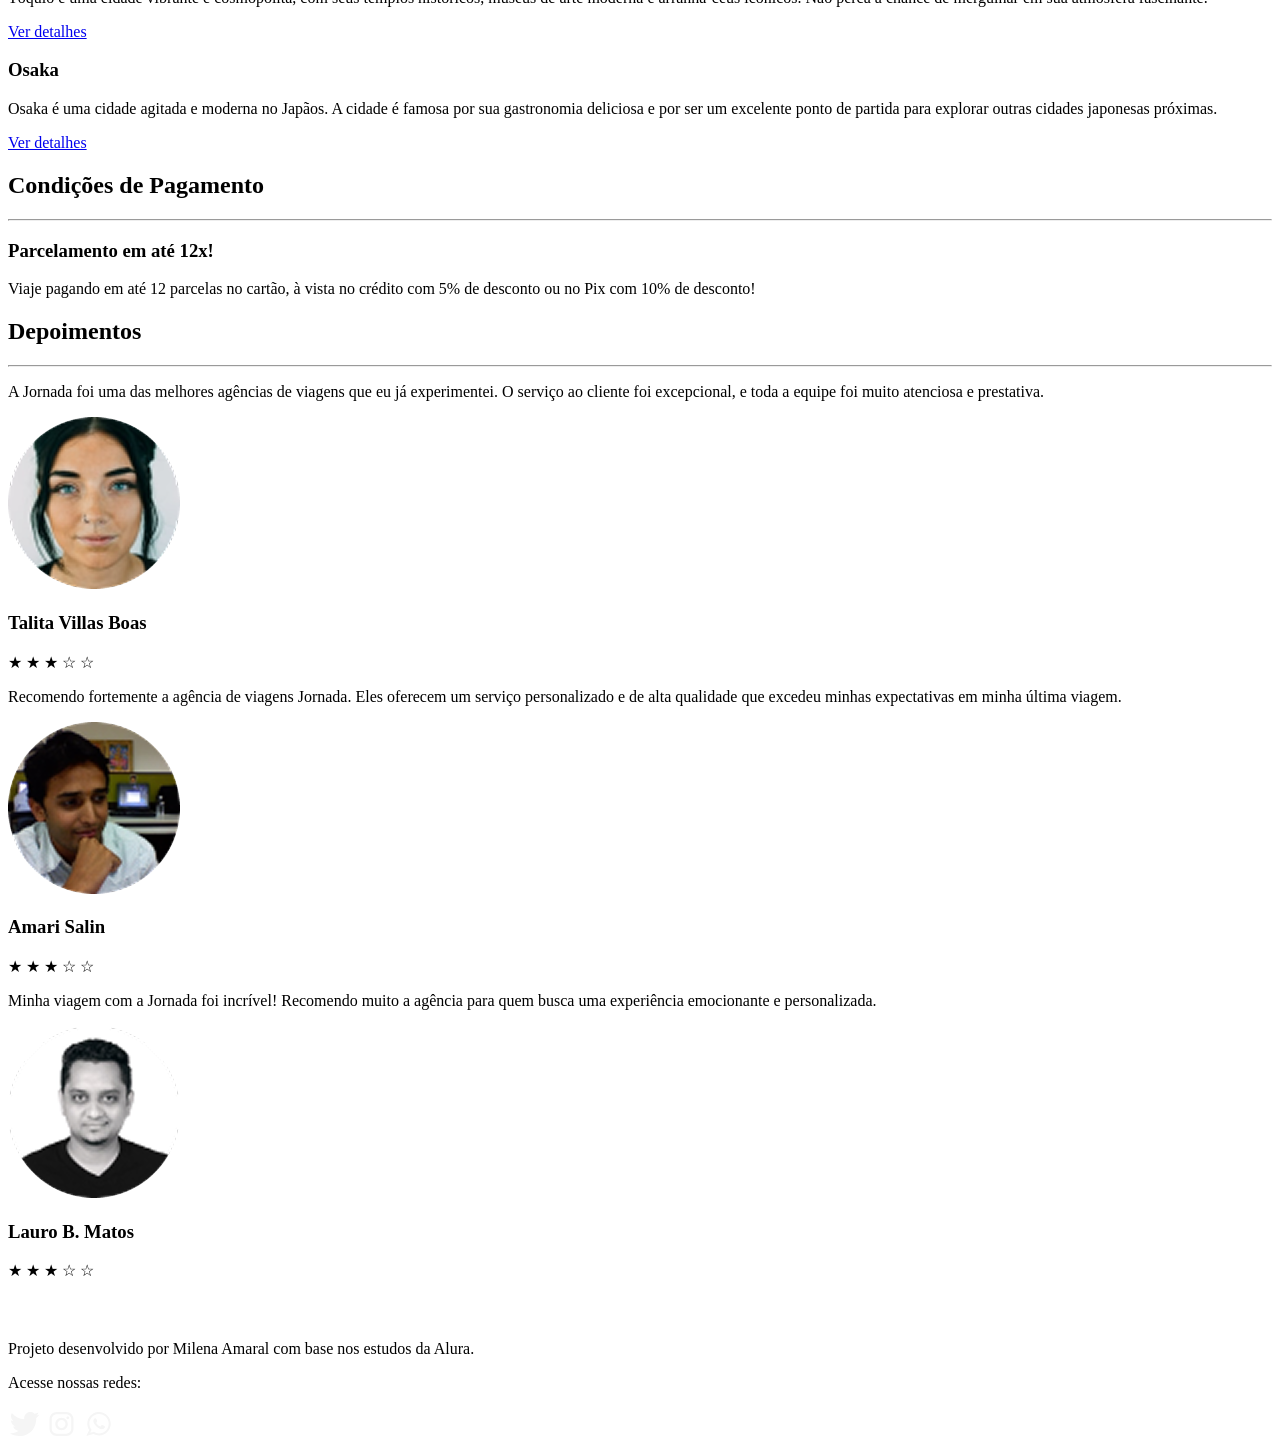
==== commit b6c89cbf: "Atualiza hmtl" ====
--- a/index.html
+++ b/index.html
@@ -334,8 +334,7 @@
     <footer class="main-footer">
       <div class="footer-content">
         <img src="img/logo-footer.png" alt="logo completo Jornada Viagens" />
-        <p>Horário de atendimento: 08h - 20h (Segunda a Sábado)</p>
-        <p>Desenvolvido por Milena Amaral, projeto fictício sem fins comerciais.</p>
+        <p><p>Projeto desenvolvido por Milena Amaral com base nos estudos da Alura.</p></p>
       </div>
       <div class="footer-social">
         <p>Acesse nossas redes:</p>
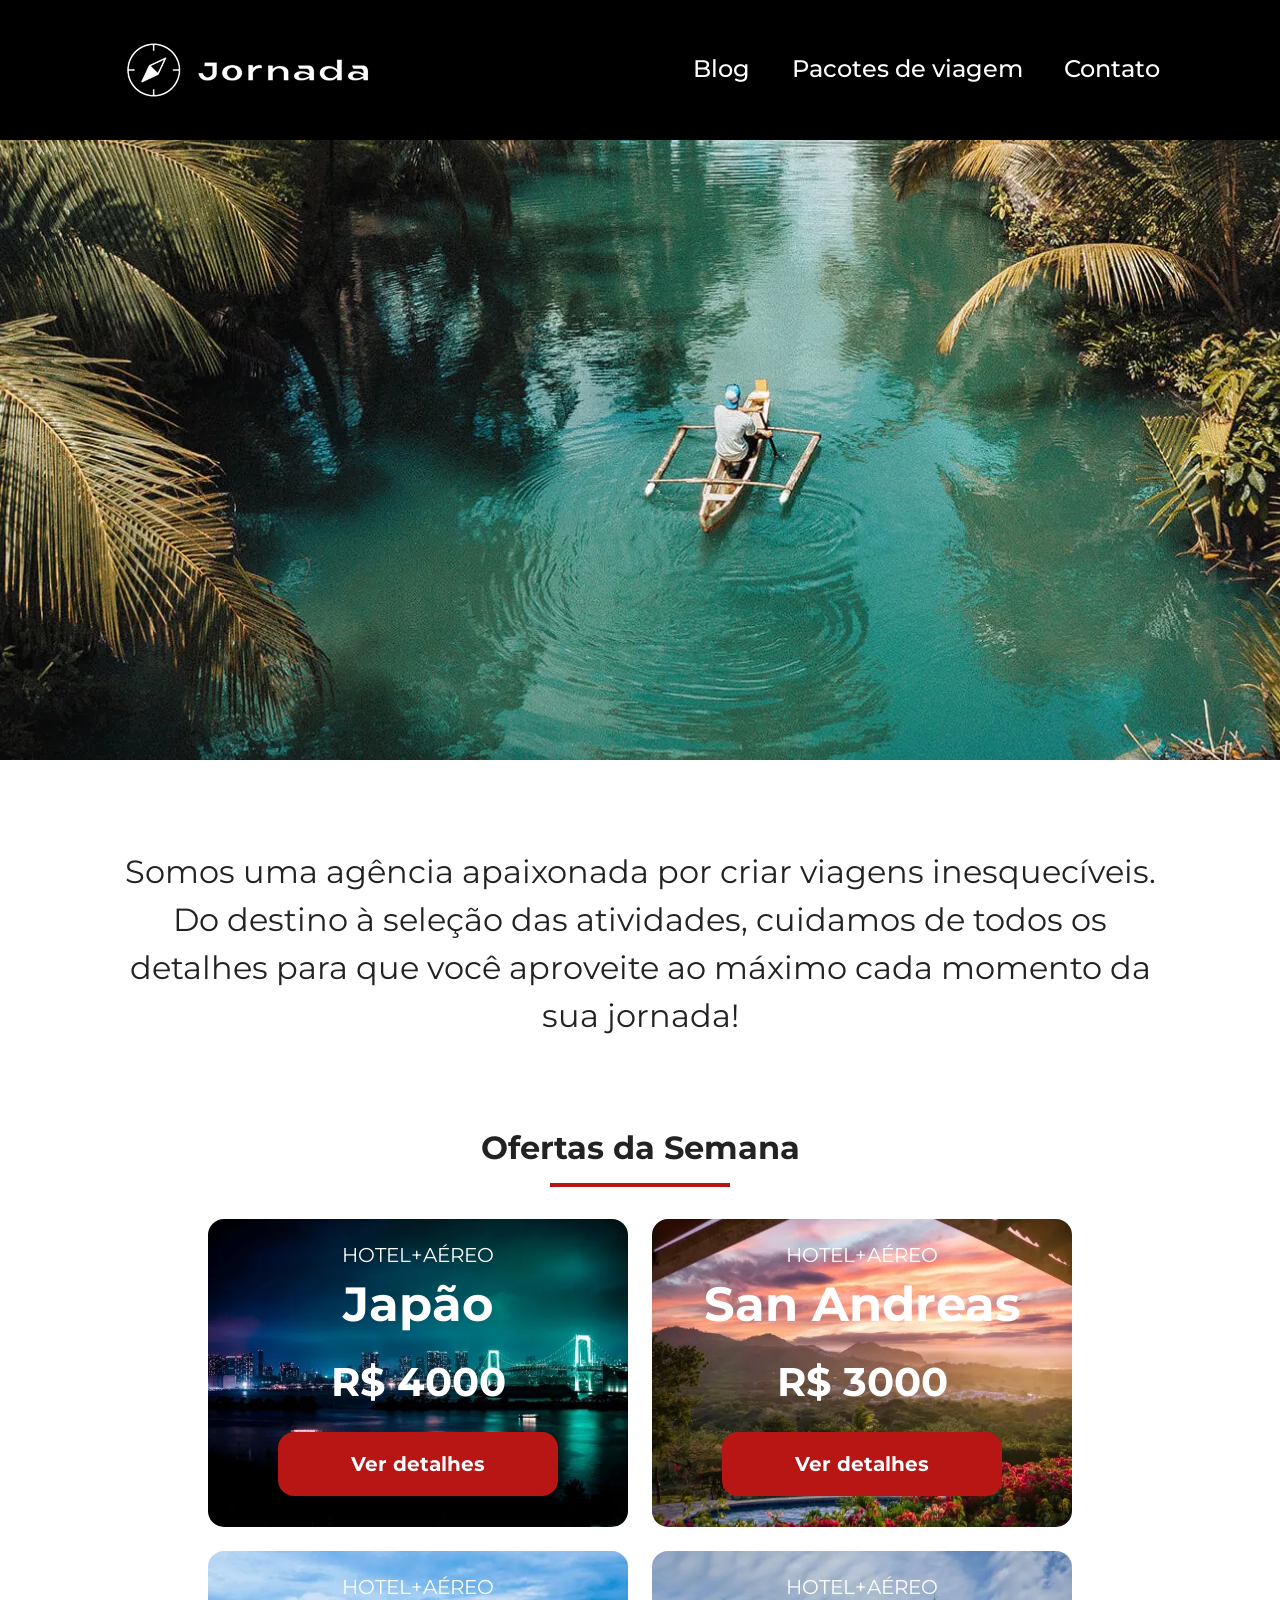
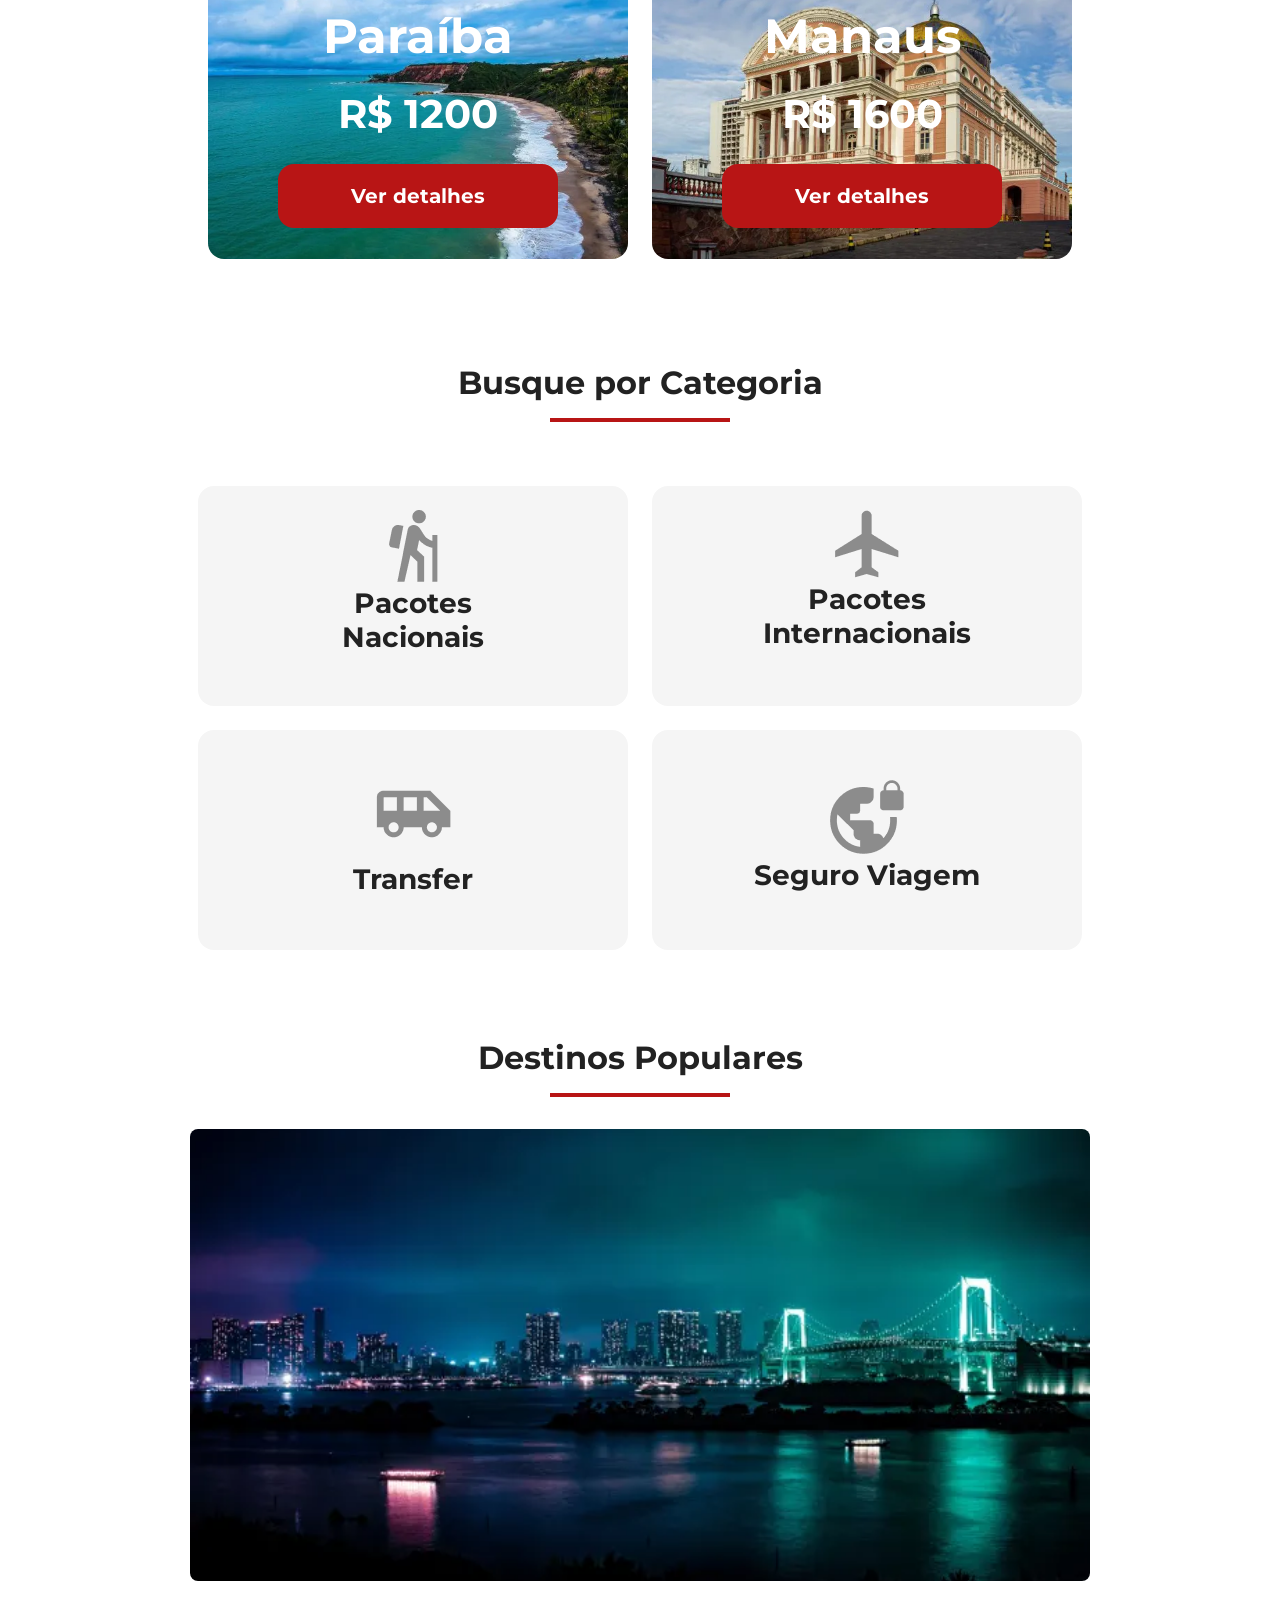
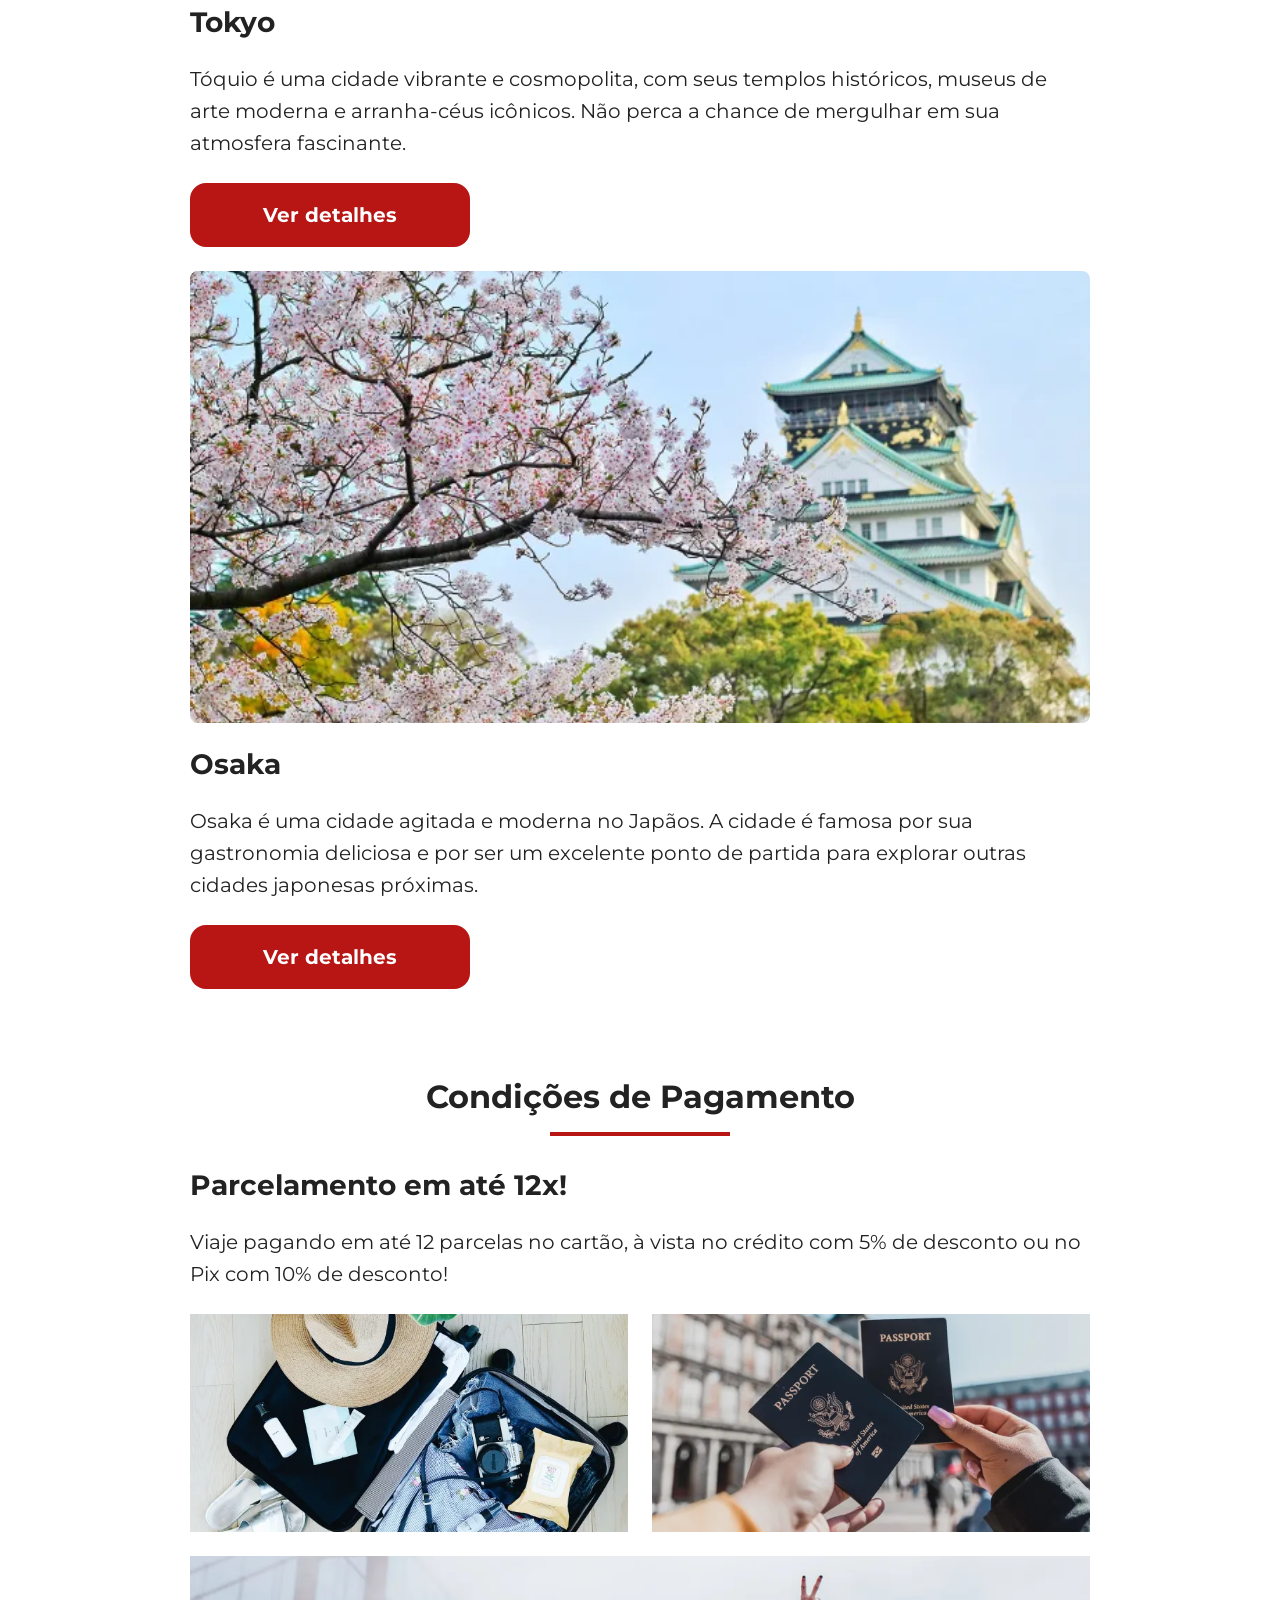
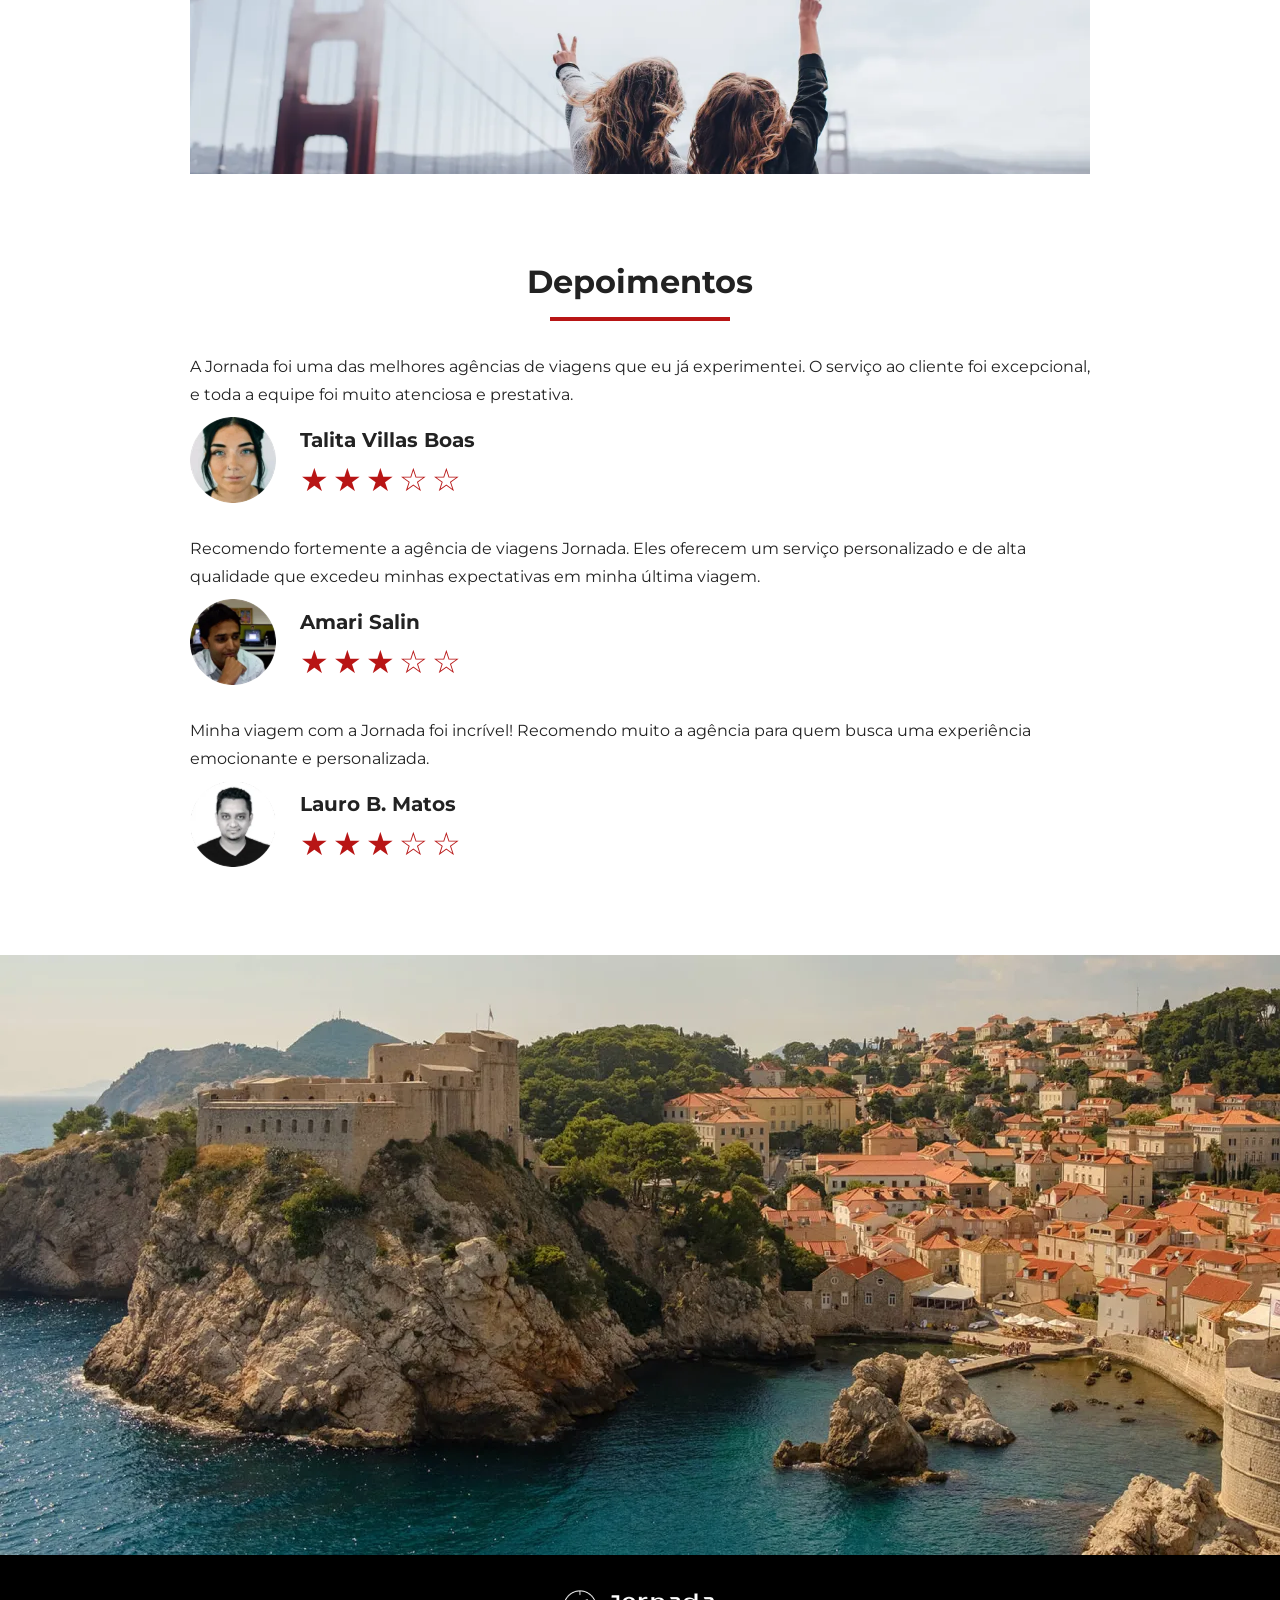
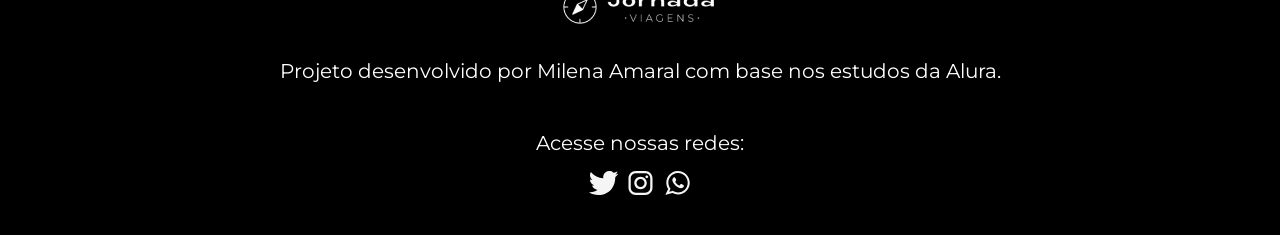
==== commit aa464650: "refactor: reorganize images and update asset paths" ====
--- a/index.html
+++ b/index.html
@@ -3,7 +3,16 @@
   <head>
     <meta charset="UTF-8" />
     <meta name="viewport" content="width=device-width, initial-scale=1.0" />
-
+    <meta  
+        name="description"
+        content="Jornada Viagens,uma agência apaixonada por criar viagens inesquecíveis"
+    />  
+
+    <meta name="og:title" content="Jornada Viagens">
+    <meta name="og:description" content="Jornada Viagens,uma agência apaixonada por criar viagens inesquecíveis">
+    <meta name="og:image" content="img/shared/logo-footer.png">
+    <meta name="og:type" content="website">
+    <meta name="og:url" content="https://github.com/MilenaAmaral/jornada-viagens">
 
     <link rel="icon" href="favico.png" type="xml/svg" />
     <link rel="stylesheet" href="./css/style.css" />
@@ -15,18 +24,18 @@
       <a class="logo" href="index.html" title="voltar para a página inicial">
         <img
           class="img-mobile"
-          src="img/bussola-jornada-branco.png"
+          src="img/shared/bussola-jornada-branco.png"
           alt="Bussola do logo Jornada Viagens na cor branca"
         />
         <img
           class="img-desktop"
-          src="img/bussola-texto-jornada-branco.png"
+          src="img/shared/bussola-texto-jornada-branco.png"
           alt="Logo Jornada Viagens na cor branca"
         />
       </a>
       <div class="navigation-menu">
         <label for="menu">
-          <img src="img/menu.png" alt="menu" />
+          <img src="img/shared/menu.png" alt="menu" />
         </label>
         <input type="checkbox" id="menu" hidden />
         <nav>
@@ -128,7 +137,7 @@
           title="Busque pela categoria Pacotes Nacionais"
         >
           <img
-            src="img/icone-caminhada.png"
+            src="img/home/icone-caminhada.png"
             alt="ícone cinza representando uma pessoa fazendo tracking"
           />
           <h3 class="content-title">
@@ -144,7 +153,7 @@
           title="Busque pela categoria Pacotes Internacionais"
         >
           <img
-            src="img/icone-aviao.png"
+            src="img/home/icone-aviao.png"
             alt="ícone cinza representando um avião"
           />
           <h3 class="content-title">
@@ -159,7 +168,7 @@
           title="Busque pela categoria Transfer"
         >
           <img
-            src="img/icone-onibus.png"
+            src="img/home/icone-onibus.png"
             alt="ícone cinza representando um ônibus"
           />
           <h3 class="content-title">Transfer</h3>
@@ -171,7 +180,7 @@
           title="Busque pela categoria Seguro Viagem"
         >
           <img
-            src="img/icone-planeta.png"
+            src="img/home/icone-planeta.png"
             alt="ícone cinza representando o planeta terra com um cadeado"
           />
           <h3 class="content-title">Seguro Viagem</h3>
@@ -262,7 +271,7 @@
           </header>
           <footer>
             <img
-              src="img/avatar-talita.png"
+              src="img/home/avatar-talita.webp"
               alt="imagem de perfil da cliente Talita Villas Boas"
             />
             <div class="profile-content">
@@ -287,7 +296,7 @@
           </header>
           <footer>
             <img
-              src="img/avatar-amari.png"
+              src="img/home/avatar-amari.webp"
               alt="imagem de perfil do cliente Amari Salin"
             />
             <div class="profile-content">
@@ -311,7 +320,7 @@
           </header>
           <footer>
             <img
-              src="img/avatar-lauro.png"
+              src="img/home/avatar-lauro.webp"
               alt="imagem de perfil do cliente Lauro B. Matos"
             />
             <div class="profile-content">
@@ -333,7 +342,7 @@
     </section>
     <footer class="main-footer">
       <div class="footer-content">
-        <img src="img/logo-footer.png" alt="logo completo Jornada Viagens" />
+        <img src="img/shared/logo-footer.png" alt="logo completo Jornada Viagens" />
         <p><p>Projeto desenvolvido por Milena Amaral com base nos estudos da Alura.</p></p>
       </div>
       <div class="footer-social">
@@ -341,7 +350,7 @@
 
         <a href="#" target="_blank" title="Acesse o Twitter do Jornada Viagens"
           ><img
-            src="img/icone-twitter.svg"
+            src="img/home/icone-twitter.svg"
             alt="icone do Twitter na cor branca"
         /></a>
 
@@ -350,13 +359,13 @@
           target="_blank"
           title="Acesse o Instagram do Jornada Viagens"
           ><img
-            src="img/icone-instagram.svg"
+            src="img/home/icone-instagram.svg"
             alt="icone do Instagram na cor branca"
         /></a>
 
         <a href="#" target="_blank" title="Entre em contato através do whatsapp"
           ><img
-            src="img/icone-whatsapp.svg"
+            src="img/home/icone-whatsapp.svg"
             alt="icone do whatsapp na cor branca"
         /></a>
       </div>
--- a/css/style.css
+++ b/css/style.css
@@ -0,0 +1,12 @@
+@import url(global.css);
+@import url(header.css);
+@import url(hero.css);
+@import url(offers.css);
+@import url(categories.css);
+@import url(destinations.css);
+@import url(payments.css);
+@import url(testimonials.css);
+@import url(footer.css);
+@import url(blog.css);
+@import url(pacotes-de-viagens.css);
+@import url(contato.css);
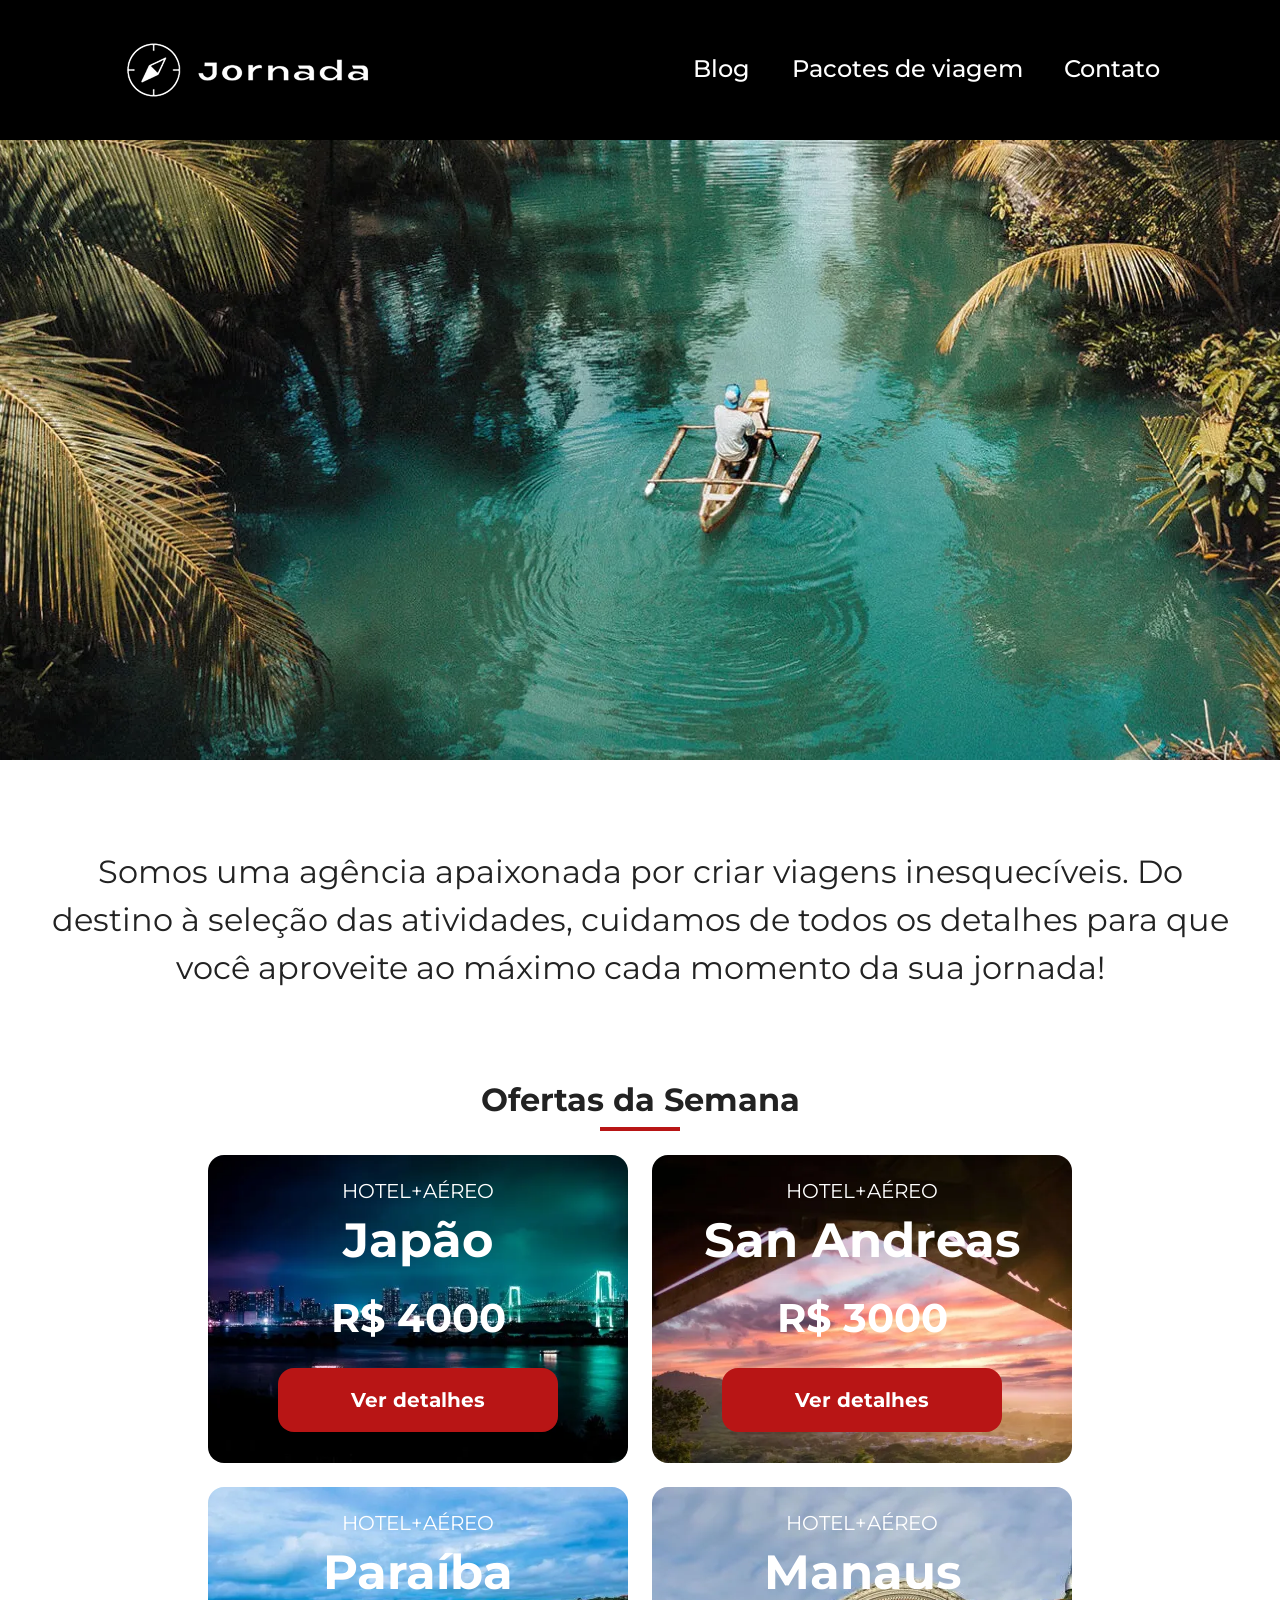
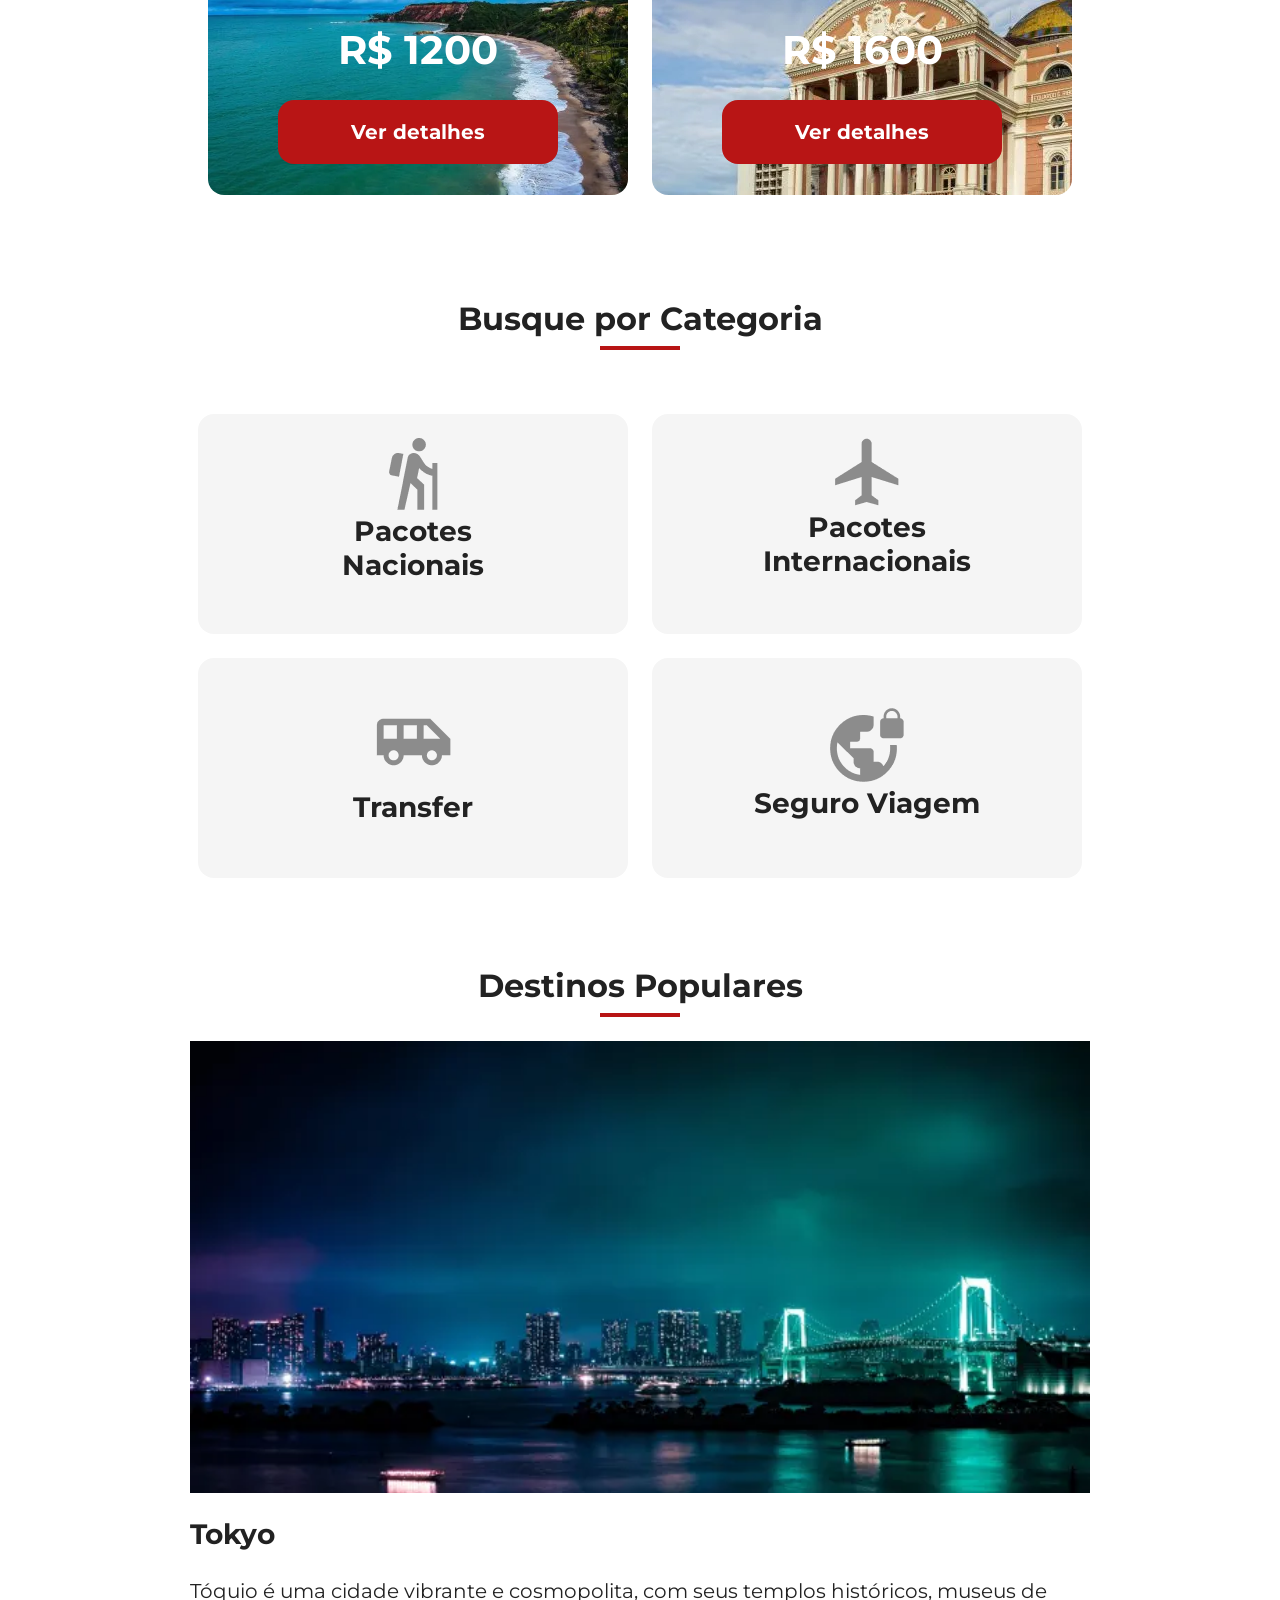
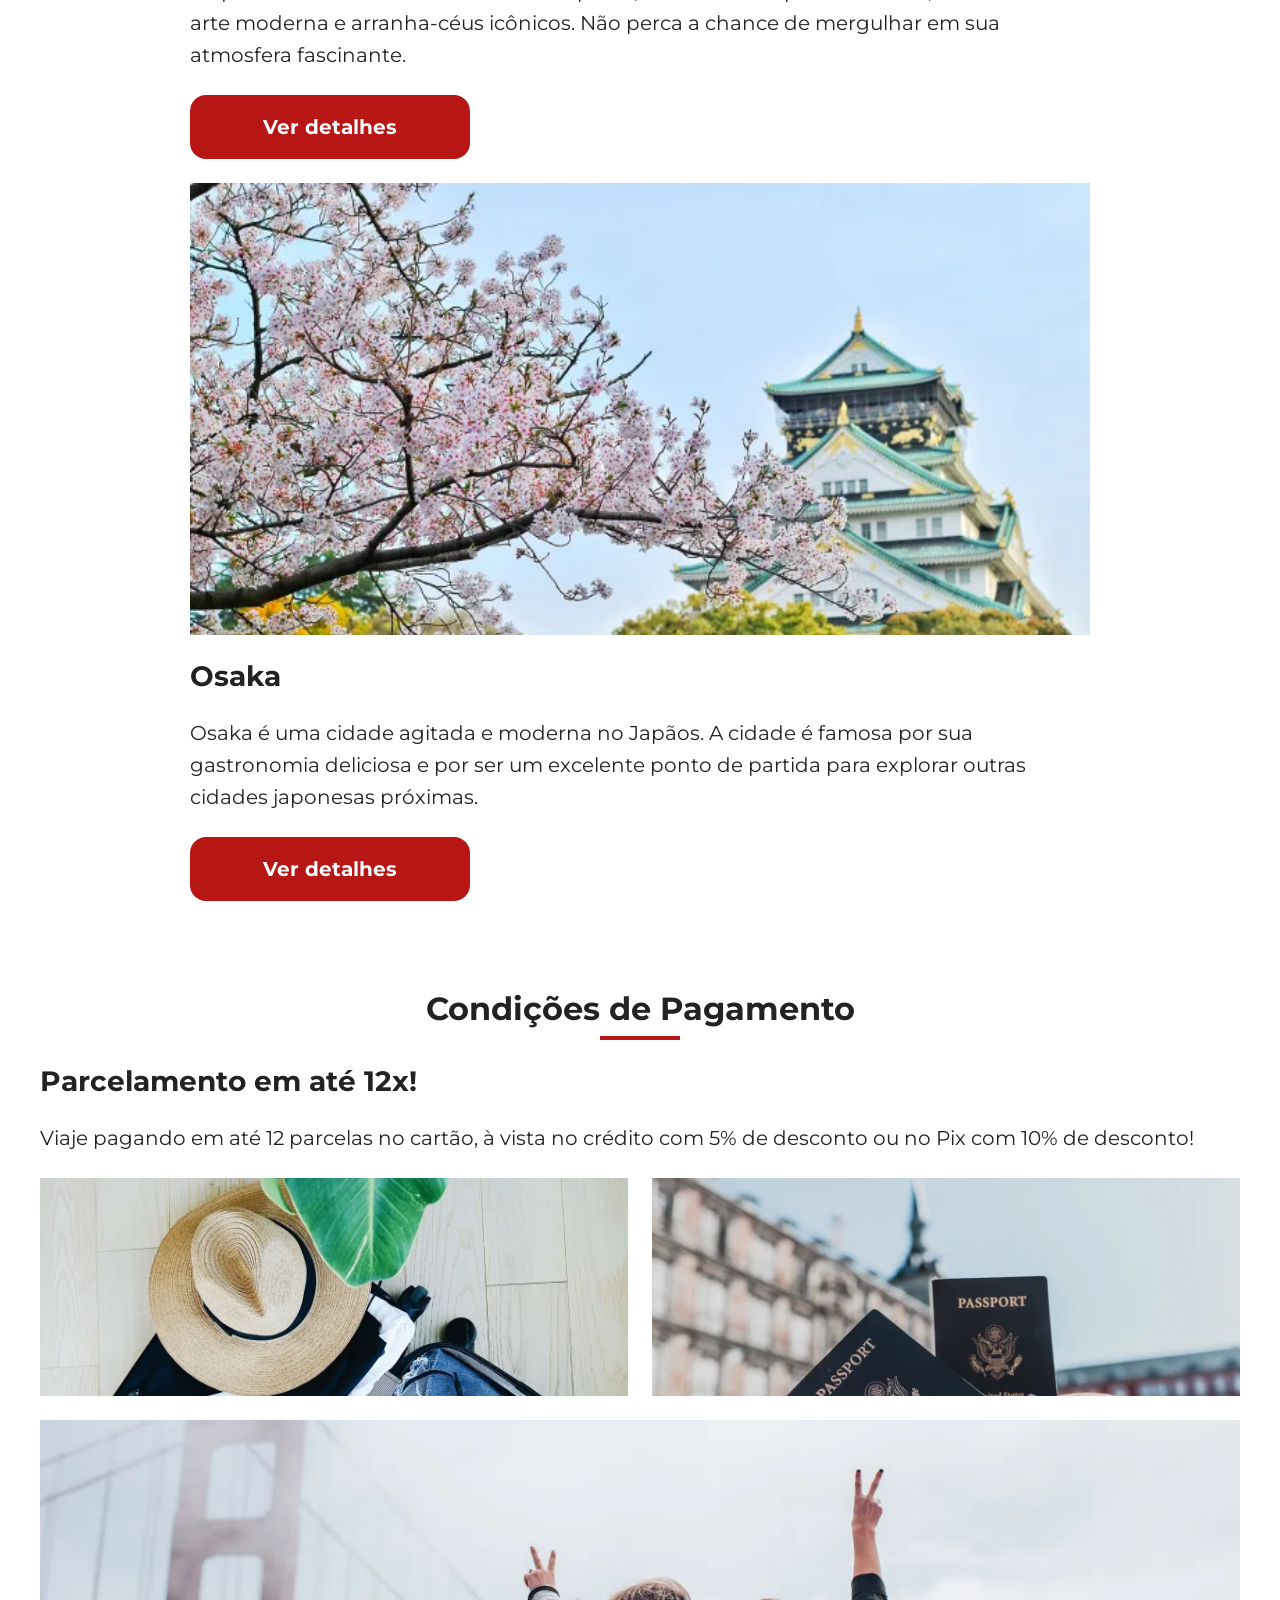
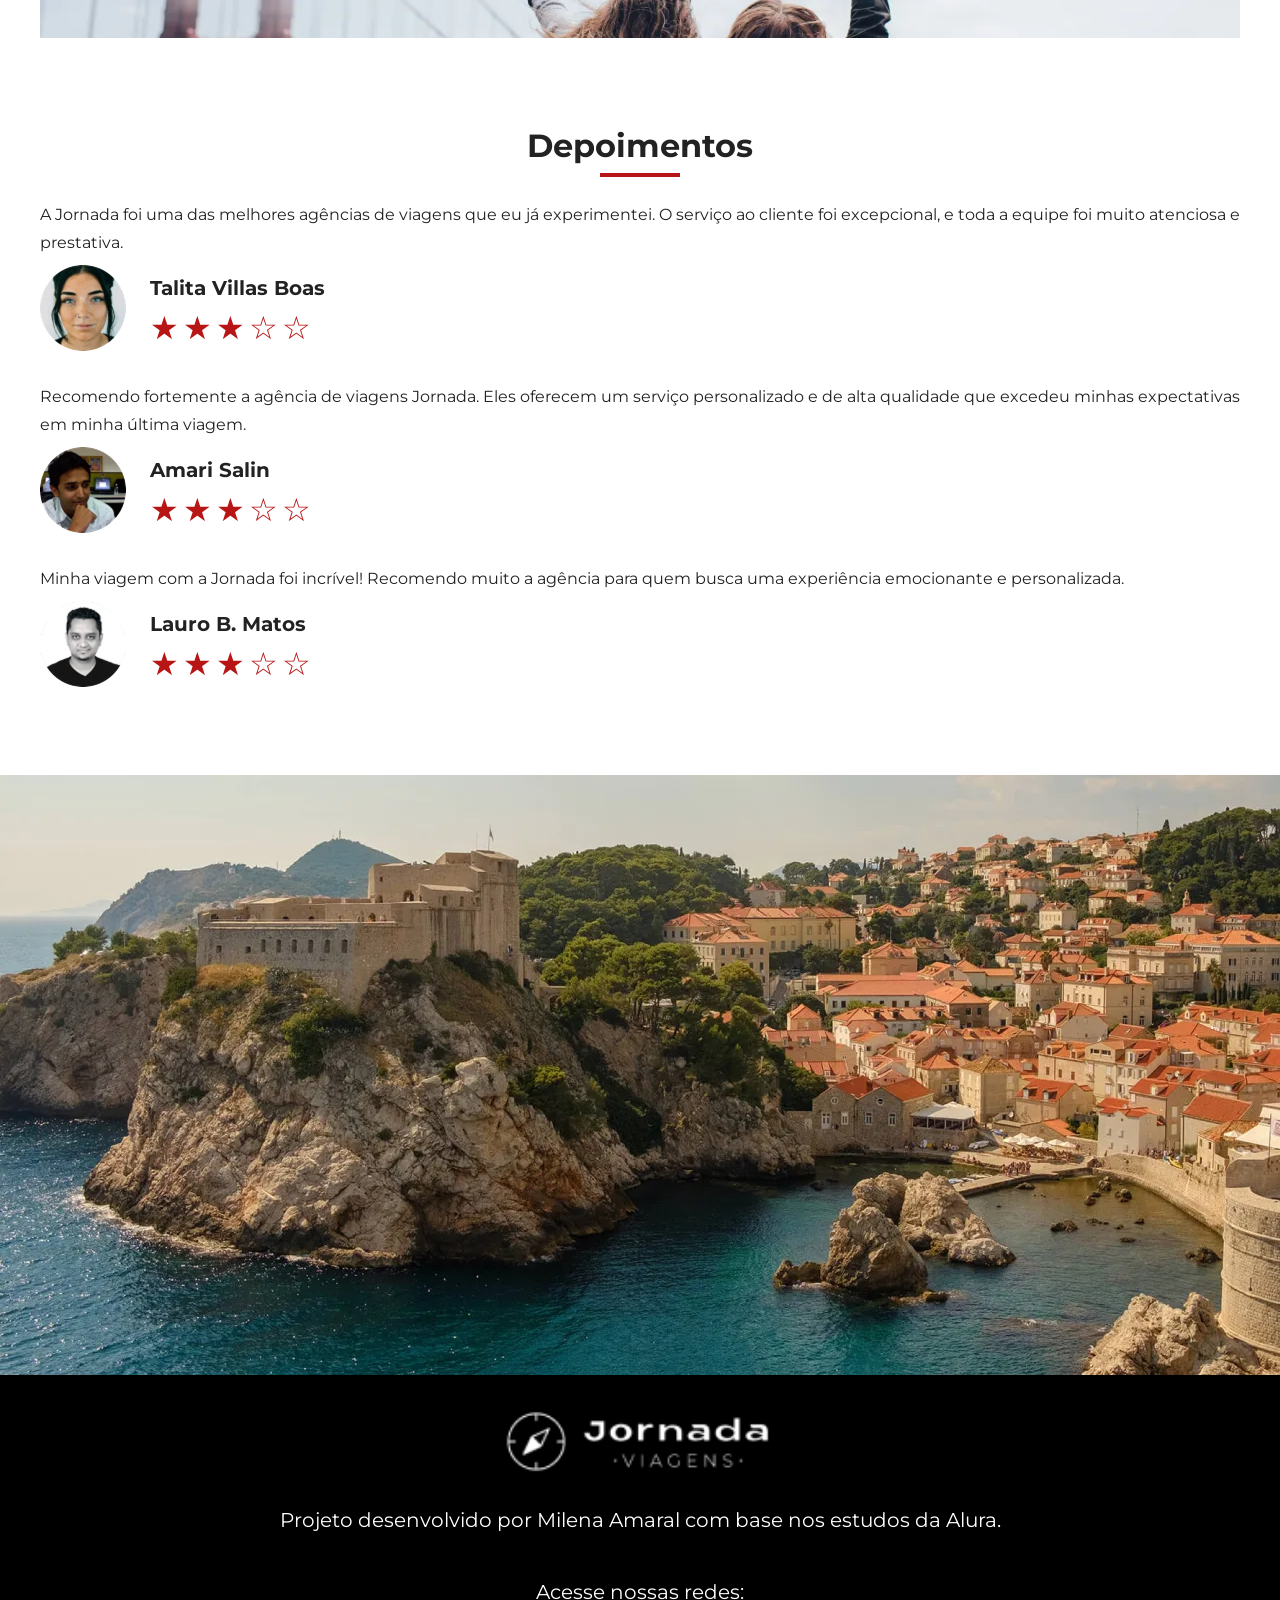
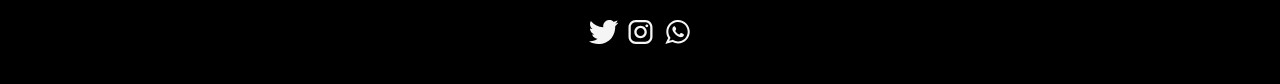
==== commit 66f5be0d: "refactor: finaliza responsividade e ajustes visuais de todo o projeto" ====
--- a/index.html
+++ b/index.html
@@ -34,11 +34,11 @@
         />
       </a>
       <div class="navigation-menu">
-        <label for="menu">
+        <label for="menu" id="menu-button" role="button" tabindex="0" aria-controls="main-navigation" aria-expanded="false">
           <img src="img/shared/menu.png" alt="menu" />
         </label>
         <input type="checkbox" id="menu" hidden />
-        <nav>
+        <nav id="main-navigation">
           <ul class="list-links">
             <li>
               <a href="blog.html" target="_blank" title="Acessar Blog">Blog</a>
